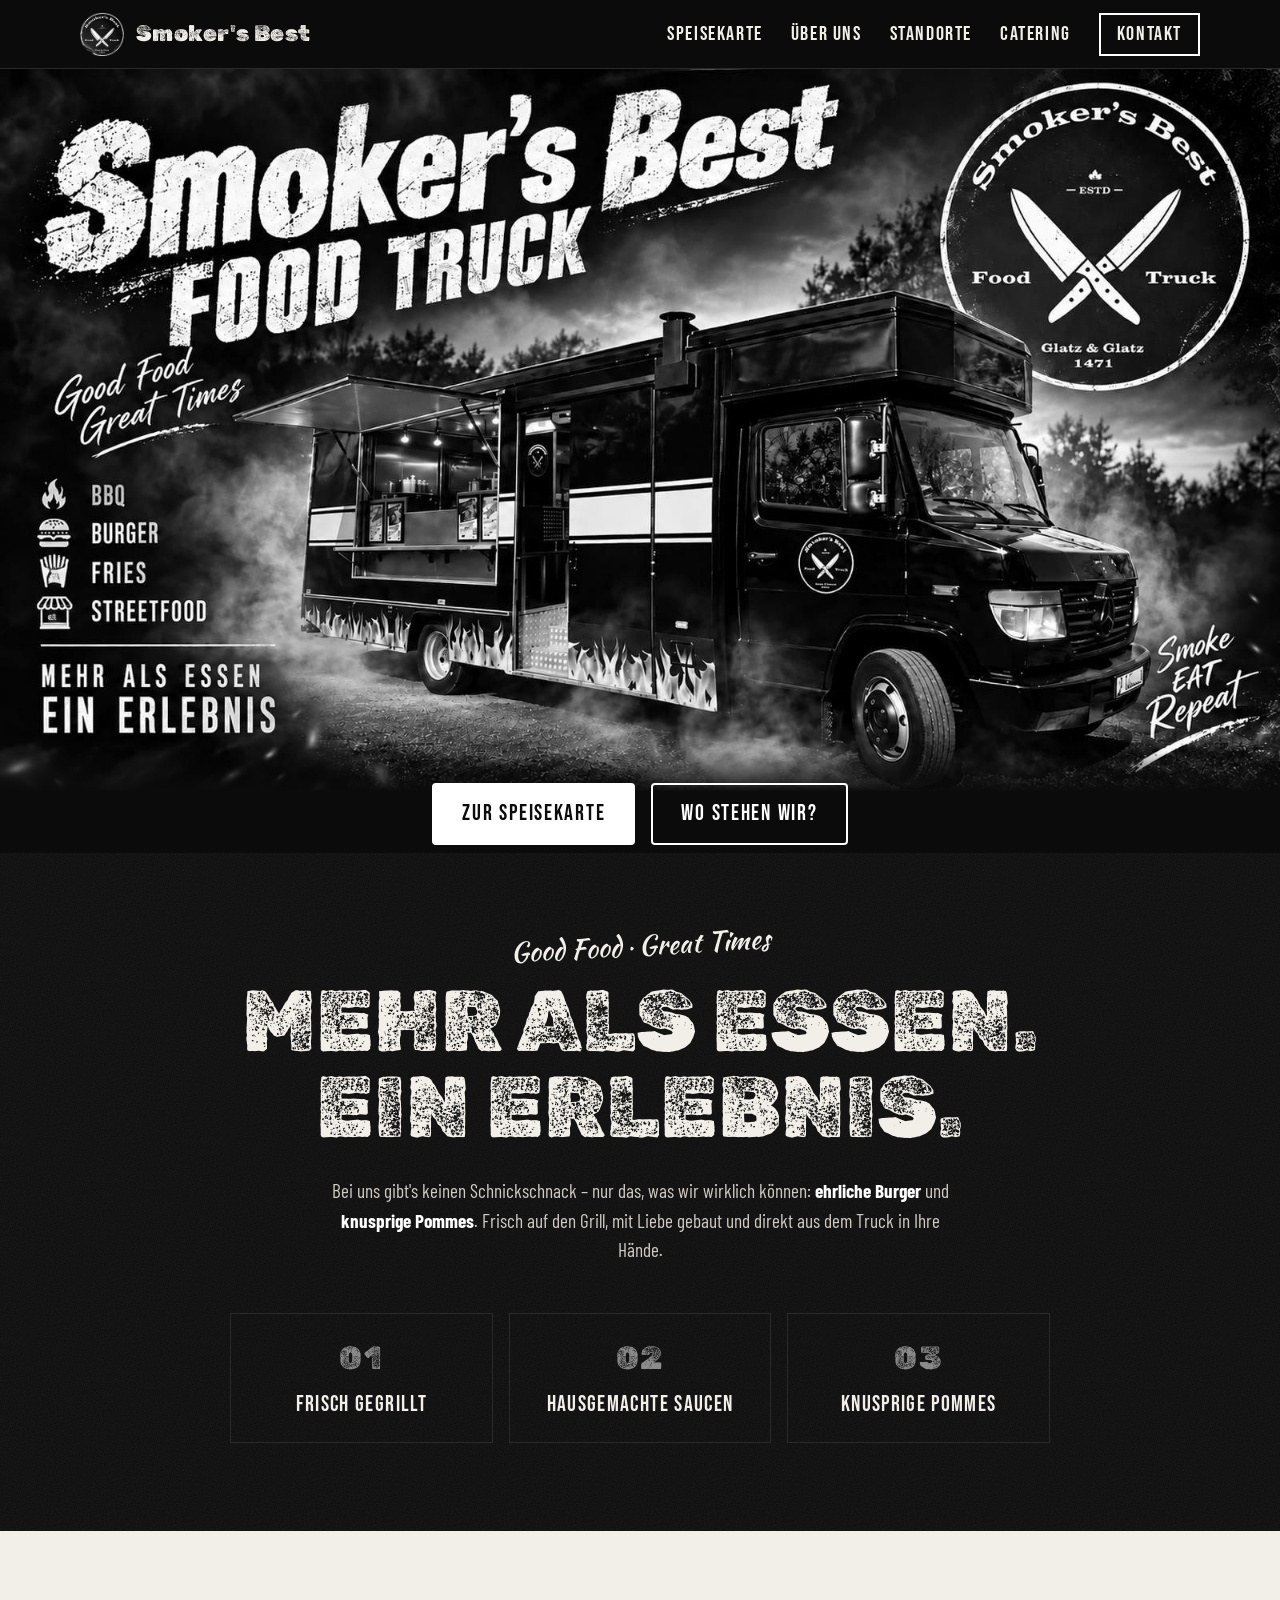
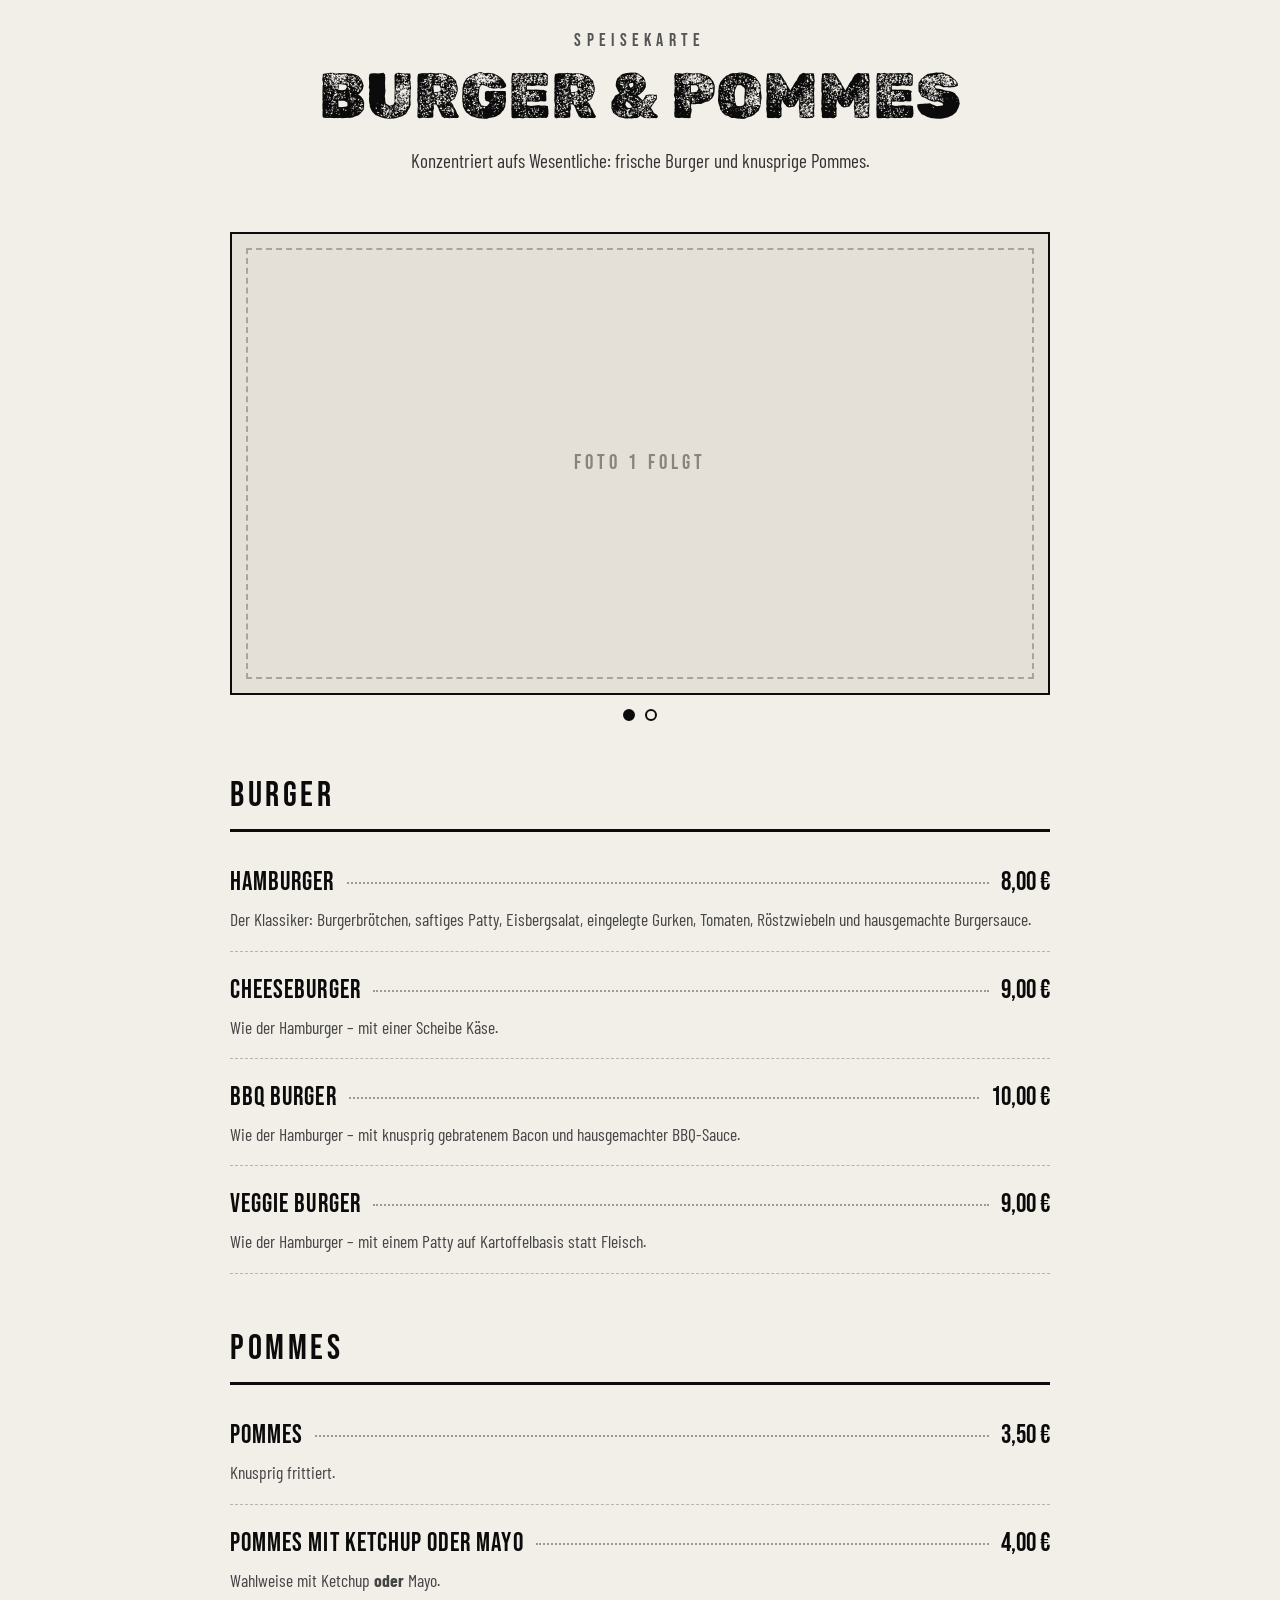
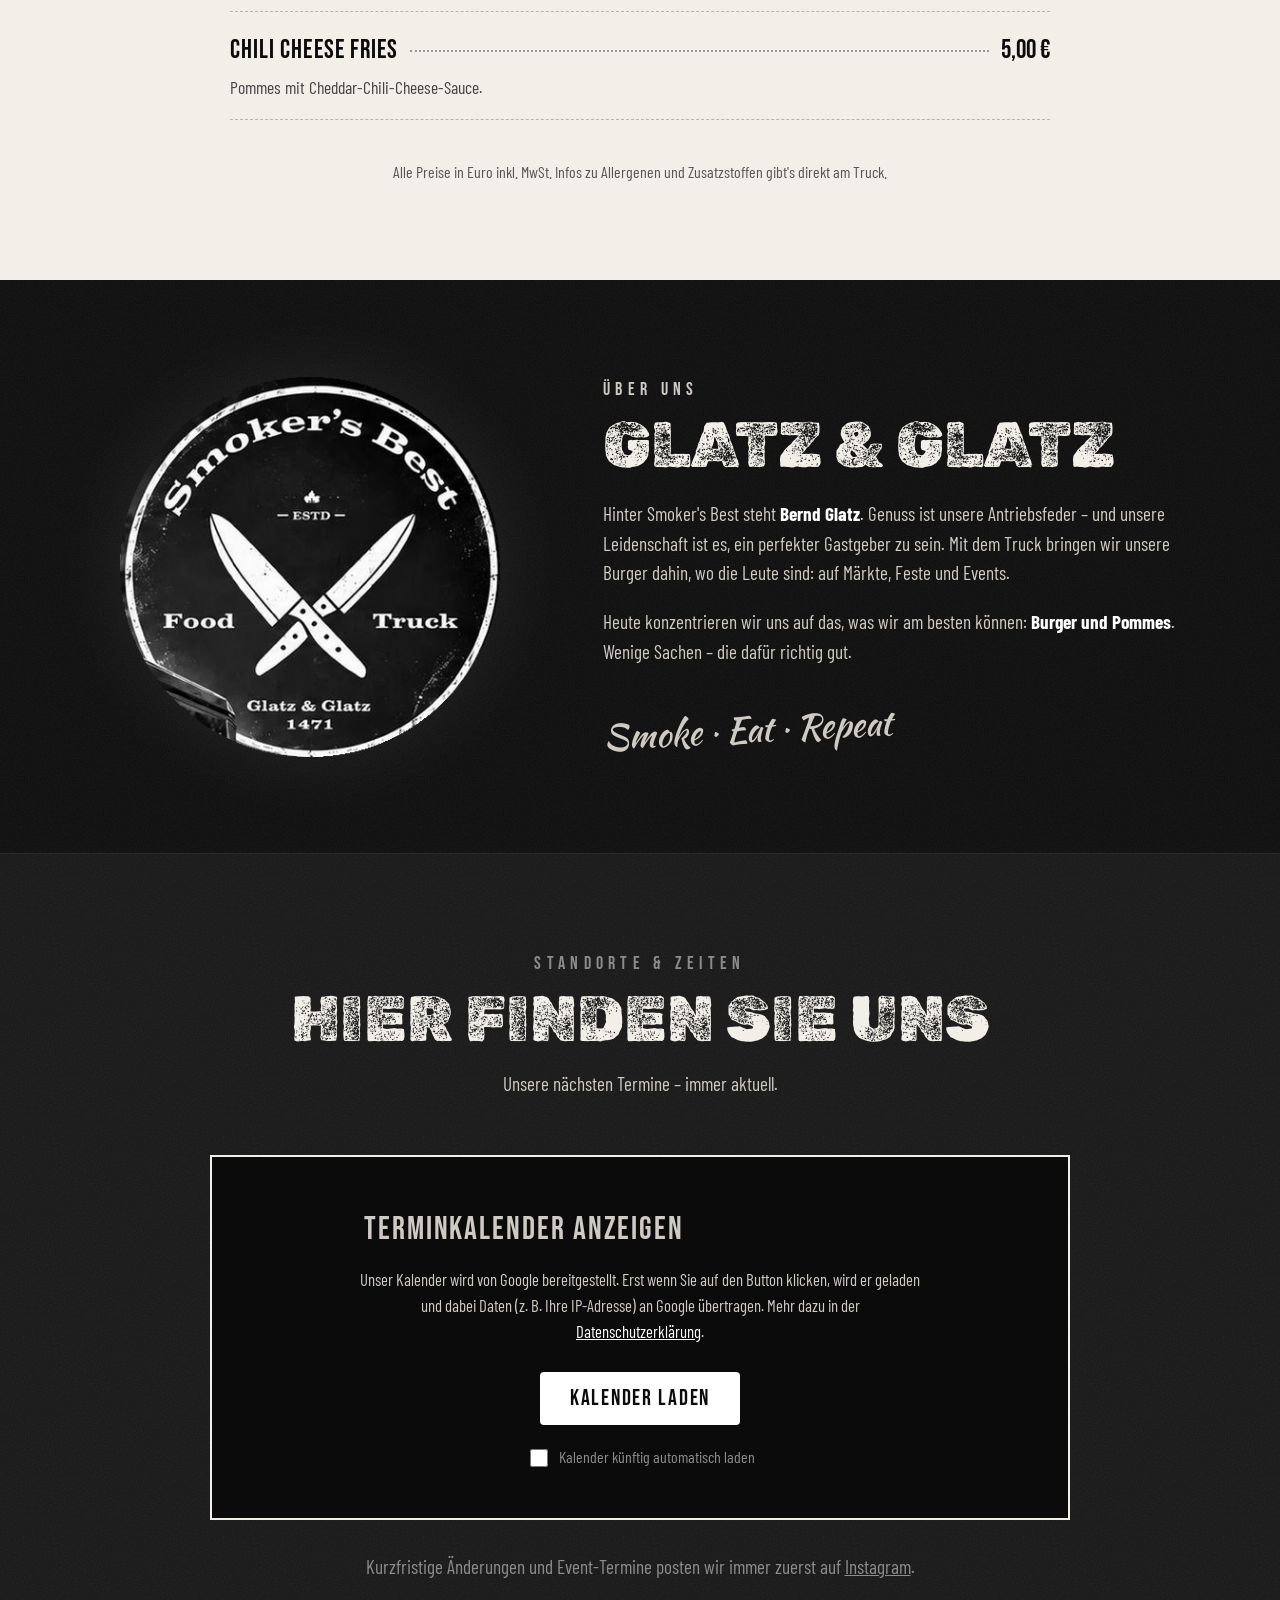
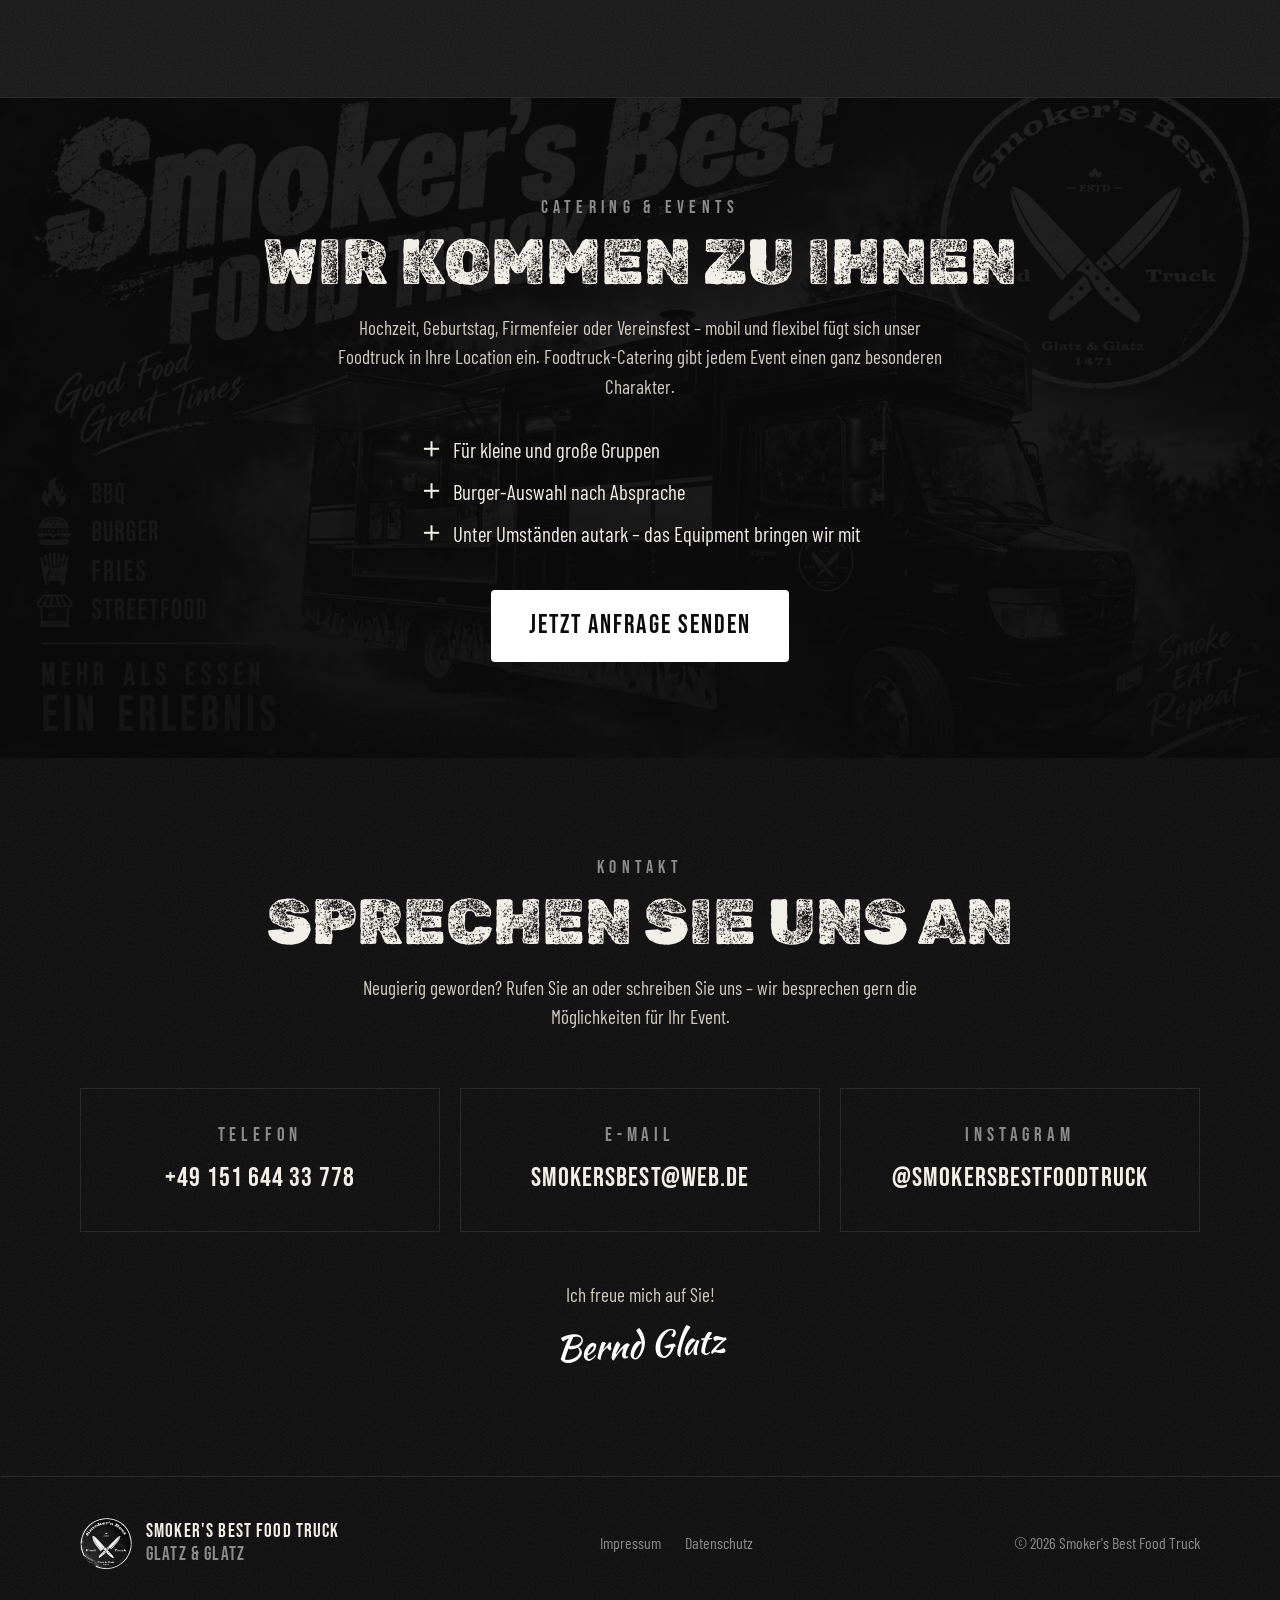
==== index.html @ 7b3287c8 "Website Smoker's Best Food Truck übernehmen Stand aus leonwelsch5-droid/foodtruck-Bernd (Branch clau" ====
<!doctype html>
<html lang="de">
<head>
  <meta charset="utf-8">
  <meta name="viewport" content="width=device-width, initial-scale=1">
  <title>Smoker's Best Food Truck – Burger &amp; Pommes</title>
  <meta name="description" content="Smoker's Best Food Truck: handgemachte Burger und knusprige Pommes. Good Food, Great Times – mehr als Essen, ein Erlebnis. Jetzt auch für Events und Catering buchbar.">
  <meta property="og:title" content="Smoker's Best Food Truck">
  <meta property="og:description" content="Burger &amp; Pommes – Smoke. Eat. Repeat.">
  <meta property="og:image" content="assets/img/og-image.jpg">
  <meta property="og:type" content="website">
  <meta name="theme-color" content="#0b0b0b">
  <!-- ENTWURF: vor dem echten Start entfernen, damit Google die Seite findet -->
  <meta name="robots" content="noindex, nofollow">
  <link rel="icon" type="image/png" href="assets/img/favicon.png">
  <link rel="apple-touch-icon" href="assets/img/apple-touch-icon.png">
  <link rel="preload" href="assets/fonts/rubik-dirt-latin-400-normal.woff2" as="font" type="font/woff2" crossorigin>
  <link rel="stylesheet" href="css/style.css">
</head>
<body>

  <header class="site-header" id="top">
    <div class="container header-inner">
      <a class="brand" href="#top" aria-label="Smoker's Best – zur Startseite">
        <img src="assets/img/logo.png" alt="" width="48" height="48">
        <span>Smoker's Best</span>
      </a>
      <button class="nav-toggle" aria-expanded="false" aria-controls="main-nav">
        <span class="sr-only">Menü öffnen</span>
        <span class="bar"></span><span class="bar"></span><span class="bar"></span>
      </button>
      <nav id="main-nav" class="main-nav" aria-label="Hauptnavigation">
        <a href="#karte">Speisekarte</a>
        <a href="#ueber-uns">Über uns</a>
        <a href="#standorte">Standorte</a>
        <a href="#catering">Catering</a>
        <a href="#kontakt" class="nav-cta">Kontakt</a>
      </nav>
    </div>
  </header>

  <main>

    <!-- HERO -->
    <section class="hero" aria-label="Willkommen">
      <img class="hero-img" src="assets/img/hero-bw.jpg" width="1600" height="903"
           alt="Der schwarze Smoker's Best Food Truck im Rauch, mit dem Logo und dem Slogan Smoke, Eat, Repeat">
      <div class="hero-overlay">
        <div class="container hero-content">
          <h1 class="sr-only">Smoker's Best Food Truck – Burger &amp; Pommes</h1>
          <div class="hero-actions">
            <a class="btn btn-light" href="#karte">Zur Speisekarte</a>
            <a class="btn btn-outline" href="#standorte">Wo stehen wir?</a>
          </div>
        </div>
      </div>
    </section>

    <!-- CLAIM -->
    <section class="claim">
      <div class="container">
        <p class="script">Good Food · Great Times</p>
        <h2 class="claim-title">Mehr als Essen.<br>Ein Erlebnis.</h2>
        <p class="claim-text">
          Bei uns gibt's keinen Schnickschnack – nur das, was wir wirklich können:
          <strong>ehrliche Burger</strong> und <strong>knusprige Pommes</strong>.
          Frisch auf den Grill, mit Liebe gebaut und direkt aus dem Truck in Ihre Hände.
        </p>
        <ul class="usp">
          <li><span class="usp-num">01</span><span>Frisch gegrillt</span></li>
          <li><span class="usp-num">02</span><span>Hausgemachte Saucen</span></li>
          <li><span class="usp-num">03</span><span>Knusprige Pommes</span></li>
        </ul>
      </div>
    </section>

    <!-- SPEISEKARTE -->
    <section class="section menu" id="karte">
      <div class="container">
        <header class="section-head">
          <p class="kicker">Speisekarte</p>
          <h2 class="section-title">Burger &amp; Pommes</h2>
          <p class="section-lead">Konzentriert aufs Wesentliche: frische Burger und knusprige Pommes.</p>
        </header>

        <!-- FOTOS: zwei Bilder als assets/img/essen/foto-1.jpg und foto-2.jpg ablegen –
             sie erscheinen dann automatisch statt "Foto folgt". -->
        <div class="slider" aria-label="Fotos von unserem Essen">
          <div class="slider-track">
            <figure class="slide">
              <div class="slide-placeholder"><span>Foto 1 folgt</span></div>
              <img src="assets/img/essen/foto-1.jpg" alt="Burger von Smoker's Best" loading="lazy">
            </figure>
            <figure class="slide">
              <div class="slide-placeholder"><span>Foto 2 folgt</span></div>
              <img src="assets/img/essen/foto-2.jpg" alt="Pommes von Smoker's Best" loading="lazy">
            </figure>
          </div>
          <div class="slider-dots" role="tablist">
            <button type="button" class="active" aria-label="Foto 1 anzeigen"></button>
            <button type="button" aria-label="Foto 2 anzeigen"></button>
          </div>
        </div>

        <h3 class="menu-cat">Burger</h3>
        <ul class="menu-list">
          <li class="menu-item">
            <div class="menu-row"><h4>Hamburger</h4><span class="dots" aria-hidden="true"></span><span class="price">8,00 €</span></div>
            <p>Der Klassiker: Burgerbrötchen, saftiges Patty, Eisbergsalat, eingelegte Gurken, Tomaten, Röstzwiebeln und hausgemachte Burgersauce.</p>
          </li>
          <li class="menu-item">
            <div class="menu-row"><h4>Cheeseburger</h4><span class="dots" aria-hidden="true"></span><span class="price">9,00 €</span></div>
            <p>Wie der Hamburger – mit einer Scheibe Käse.</p>
          </li>
          <li class="menu-item">
            <div class="menu-row"><h4>BBQ Burger</h4><span class="dots" aria-hidden="true"></span><span class="price">10,00 €</span></div>
            <p>Wie der Hamburger – mit knusprig gebratenem Bacon und hausgemachter BBQ-Sauce.</p>
          </li>
          <li class="menu-item">
            <div class="menu-row"><h4>Veggie Burger</h4><span class="dots" aria-hidden="true"></span><span class="price">9,00 €</span></div>
            <p>Wie der Hamburger – mit einem Patty auf Kartoffelbasis statt Fleisch.</p>
          </li>
        </ul>

        <h3 class="menu-cat">Pommes</h3>
        <ul class="menu-list">
          <li class="menu-item">
            <div class="menu-row"><h4>Pommes</h4><span class="dots" aria-hidden="true"></span><span class="price">3,50 €</span></div>
            <p>Knusprig frittiert.</p>
          </li>
          <li class="menu-item">
            <div class="menu-row"><h4>Pommes mit Ketchup oder Mayo</h4><span class="dots" aria-hidden="true"></span><span class="price">4,00 €</span></div>
            <p>Wahlweise mit Ketchup <strong>oder</strong> Mayo.</p>
          </li>
          <li class="menu-item">
            <div class="menu-row"><h4>Chili Cheese Fries</h4><span class="dots" aria-hidden="true"></span><span class="price">5,00 €</span></div>
            <p>Pommes mit Cheddar-Chili-Cheese-Sauce.</p>
          </li>
        </ul>

        <p class="menu-note">Alle Preise in Euro inkl. MwSt. Infos zu Allergenen und Zusatzstoffen gibt's direkt am Truck.</p>
      </div>
    </section>

    <!-- ÜBER UNS -->
    <section class="section about" id="ueber-uns">
      <div class="container about-grid">
        <div class="about-logo">
          <img src="assets/img/logo.png" alt="Logo von Smoker's Best Food Truck: zwei gekreuzte Messer, Glatz &amp; Glatz" width="400" height="400" loading="lazy">
        </div>
        <div class="about-text">
          <p class="kicker">Über uns</p>
          <h2 class="section-title">Glatz &amp; Glatz</h2>
          <p>
            Hinter Smoker's Best steht <strong>Bernd Glatz</strong>. Genuss ist unsere Antriebsfeder – und
            unsere Leidenschaft ist es, ein perfekter Gastgeber zu sein. Mit dem Truck bringen wir
            unsere Burger dahin, wo die Leute sind: auf Märkte, Feste und Events.
          </p>
          <p>
            Heute konzentrieren wir uns auf das, was wir am besten können: <strong>Burger und Pommes</strong>.
            Wenige Sachen – die dafür richtig gut.
          </p>
          <p class="script script-lg">Smoke · Eat · Repeat</p>
        </div>
      </div>
    </section>

    <!-- STANDORTE -->
    <!-- Termine werden im Google Kalender gepflegt. Die Kalender-ID unten bei data-calendar-id eintragen
         (Google Kalender > Einstellungen > Kalender auswählen > "Kalender integrieren" > Kalender-ID).
         Der Kalender muss dort auf "öffentlich" gestellt sein. -->
    <section class="section locations" id="standorte">
      <div class="container">
        <header class="section-head">
          <p class="kicker">Standorte &amp; Zeiten</p>
          <h2 class="section-title">Hier finden Sie uns</h2>
          <p class="section-lead">Unsere nächsten Termine – immer aktuell.</p>
        </header>

        <div class="calendar" data-calendar-id="KALENDER-ID@group.calendar.google.com">
          <div class="calendar-consent">
            <p class="calendar-consent-title">Terminkalender anzeigen</p>
            <p>
              Unser Kalender wird von Google bereitgestellt. Erst wenn Sie auf den Button klicken,
              wird er geladen und dabei Daten (z. B. Ihre IP-Adresse) an Google übertragen.
              Mehr dazu in der <a href="datenschutz.html#google-kalender">Datenschutzerklärung</a>.
            </p>
            <button type="button" class="btn btn-light calendar-load">Kalender laden</button>
            <label class="calendar-remember">
              <input type="checkbox" class="calendar-remember-input"> Kalender künftig automatisch laden
            </label>
          </div>
        </div>

        <p class="loc-note">Kurzfristige Änderungen und Event-Termine posten wir immer zuerst auf <a href="https://www.instagram.com/smokersbestfoodtruck/" target="_blank" rel="noopener">Instagram</a>.</p>
      </div>
    </section>

    <!-- CATERING -->
    <section class="section catering" id="catering">
      <div class="container catering-inner">
        <p class="kicker">Catering &amp; Events</p>
        <h2 class="section-title">Wir kommen zu Ihnen</h2>
        <p class="section-lead">
          Hochzeit, Geburtstag, Firmenfeier oder Vereinsfest – mobil und flexibel fügt sich unser
          Foodtruck in Ihre Location ein. Foodtruck-Catering gibt jedem Event einen ganz besonderen Charakter.
        </p>
        <ul class="checklist">
          <li>Für kleine und große Gruppen</li>
          <li>Burger-Auswahl nach Absprache</li>
          <li>Unter Umständen autark – das Equipment bringen wir mit</li>
        </ul>
        <a class="btn btn-light btn-lg" href="mailto:smokersbest@web.de?subject=Catering-Anfrage%20Smoker's%20Best&amp;body=Datum%3A%0AOrt%3A%0AAnzahl%20G%C3%A4ste%3A%0AAnlass%3A%0A">Jetzt Anfrage senden</a>
      </div>
    </section>

    <!-- KONTAKT -->
    <section class="section contact" id="kontakt">
      <div class="container">
        <header class="section-head">
          <p class="kicker">Kontakt</p>
          <h2 class="section-title">Sprechen Sie uns an</h2>
          <p class="section-lead">Neugierig geworden? Rufen Sie an oder schreiben Sie uns – wir besprechen gern die Möglichkeiten für Ihr Event.</p>
        </header>
        <div class="contact-grid">
          <a class="contact-card" href="tel:+4915164433778">
            <span class="contact-label">Telefon</span>
            <span class="contact-value">+49 151 644 33 778</span>
          </a>
          <a class="contact-card" href="mailto:smokersbest@web.de">
            <span class="contact-label">E-Mail</span>
            <span class="contact-value">smokersbest@web.de</span>
          </a>
          <a class="contact-card" href="https://www.instagram.com/smokersbestfoodtruck/" target="_blank" rel="noopener">
            <span class="contact-label">Instagram</span>
            <span class="contact-value">@smokersbestfoodtruck</span>
          </a>
        </div>
        <p class="contact-sign">Ich freue mich auf Sie!<br><span class="script">Bernd Glatz</span></p>
      </div>
    </section>

  </main>

  <footer class="site-footer">
    <div class="container footer-inner">
      <div class="footer-brand">
        <img src="assets/img/logo.png" alt="" width="64" height="64" loading="lazy">
        <p>Smoker's Best Food Truck<br><span>Glatz &amp; Glatz</span></p>
      </div>
      <nav class="footer-nav" aria-label="Rechtliches">
        <a href="impressum.html">Impressum</a>
        <a href="datenschutz.html">Datenschutz</a>
      </nav>
      <p class="footer-copy">© <span id="year">2026</span> Smoker's Best Food Truck</p>
    </div>
  </footer>

  <script src="js/main.js" defer></script>
</body>
</html>
---- css/style.css ----
/* ==========================================================
   Smoker's Best Food Truck – Schwarz-Weiß, Streetfood-Look
   Schriften lokal eingebunden (keine Google-Server, DSGVO).
   ========================================================== */

@font-face {
  font-family: "Rubik Dirt";
  src: url("../assets/fonts/rubik-dirt-latin-400-normal.woff2") format("woff2");
  font-weight: 400;
  font-display: swap;
}
@font-face {
  font-family: "Bebas Neue";
  src: url("../assets/fonts/bebas-neue-latin-400-normal.woff2") format("woff2");
  font-weight: 400;
  font-display: swap;
}
@font-face {
  font-family: "Kaushan Script";
  src: url("../assets/fonts/kaushan-script-latin-400-normal.woff2") format("woff2");
  font-weight: 400;
  font-display: swap;
}
@font-face {
  font-family: "Barlow Condensed";
  src: url("../assets/fonts/barlow-condensed-latin-400-normal.woff2") format("woff2");
  font-weight: 400;
  font-display: swap;
}
@font-face {
  font-family: "Barlow Condensed";
  src: url("../assets/fonts/barlow-condensed-latin-600-normal.woff2") format("woff2");
  font-weight: 600;
  font-display: swap;
}
@font-face {
  font-family: "Barlow Condensed";
  src: url("../assets/fonts/barlow-condensed-latin-700-normal.woff2") format("woff2");
  font-weight: 700;
  font-display: swap;
}

:root {
  --black: #0b0b0b;
  --coal: #161616;
  --ash: #2a2a2a;
  --smoke: #8c8c8c;
  --paper: #f2efe9;
  --white: #ffffff;

  --font-grunge: "Rubik Dirt", "Impact", sans-serif;
  --font-display: "Bebas Neue", "Impact", sans-serif;
  --font-script: "Kaushan Script", cursive;
  --font-body: "Barlow Condensed", "Arial Narrow", sans-serif;

  --header-h: 68px;
  --radius: 4px;
  --grain: url("data:image/svg+xml,%3Csvg xmlns='http://www.w3.org/2000/svg' width='200' height='200'%3E%3Cfilter id='n'%3E%3CfeTurbulence type='fractalNoise' baseFrequency='.85' numOctaves='3' stitchTiles='stitch'/%3E%3CfeColorMatrix values='0 0 0 0 1 0 0 0 0 1 0 0 0 0 1 0 0 0 .07 0'/%3E%3C/filter%3E%3Crect width='100%25' height='100%25' filter='url(%23n)'/%3E%3C/svg%3E");
}

*, *::before, *::after { box-sizing: border-box; }

html { scroll-behavior: smooth; scroll-padding-top: var(--header-h); }

body {
  margin: 0;
  background: var(--black) var(--grain);
  color: var(--paper);
  font-family: var(--font-body);
  font-size: 1.2rem;
  line-height: 1.55;
  -webkit-font-smoothing: antialiased;
}

img { max-width: 100%; height: auto; display: block; }
a { color: inherit; }

.container { width: min(1120px, 100% - 32px); margin-inline: auto; }

.sr-only {
  position: absolute; width: 1px; height: 1px; padding: 0; margin: -1px;
  overflow: hidden; clip: rect(0 0 0 0); white-space: nowrap; border: 0;
}

/* ---------- Header ---------- */
.site-header {
  position: sticky; top: 0; z-index: 50;
  background: rgba(11, 11, 11, .92);
  backdrop-filter: blur(6px);
  border-bottom: 1px solid var(--ash);
}
.header-inner { display: flex; align-items: center; justify-content: space-between; height: var(--header-h); }

.brand { display: flex; align-items: center; gap: 12px; text-decoration: none; }
.brand img { width: 44px; height: 44px; }
.brand span { font-family: var(--font-grunge); font-size: 1.4rem; letter-spacing: .02em; }

.main-nav { display: flex; align-items: center; gap: 28px; }
.main-nav a {
  font-family: var(--font-display); font-size: 1.25rem; letter-spacing: .08em;
  text-decoration: none; position: relative; padding: 4px 0;
}
.main-nav a:not(.nav-cta)::after {
  content: ""; position: absolute; left: 0; right: 0; bottom: 0; height: 2px;
  background: var(--white); transform: scaleX(0); transform-origin: left; transition: transform .25s;
}
.main-nav a:hover::after, .main-nav a:focus-visible::after { transform: scaleX(1); }
.nav-cta { border: 2px solid var(--white); padding: 4px 16px !important; transition: background .2s, color .2s; }
.nav-cta:hover { background: var(--white); color: var(--black); }

.nav-toggle {
  display: none; background: none; border: 0; padding: 10px; cursor: pointer;
  flex-direction: column; gap: 6px;
}
.nav-toggle .bar { display: block; width: 26px; height: 2px; background: var(--white); transition: transform .25s, opacity .25s; }
.nav-toggle[aria-expanded="true"] .bar:nth-of-type(1) { transform: translateY(8px) rotate(45deg); }
.nav-toggle[aria-expanded="true"] .bar:nth-of-type(2) { opacity: 0; }
.nav-toggle[aria-expanded="true"] .bar:nth-of-type(3) { transform: translateY(-8px) rotate(-45deg); }

/* ---------- Buttons ---------- */
.btn {
  display: inline-block; font-family: var(--font-display); font-size: 1.35rem; letter-spacing: .08em;
  text-decoration: none; padding: 12px 28px; border: 2px solid var(--white); border-radius: var(--radius);
  transition: background .2s, color .2s, transform .2s;
}
.btn:hover { transform: translateY(-2px); }
.btn-light { background: var(--white); color: var(--black); }
.btn-light:hover { background: transparent; color: var(--white); }
.btn-outline { background: transparent; color: var(--white); }
.btn-outline:hover { background: var(--white); color: var(--black); }
.btn-lg { font-size: 1.6rem; padding: 14px 36px; }

/* ---------- Hero ---------- */
.hero { position: relative; background: var(--black); }
.hero-img { width: 100%; }
.hero-overlay { background: linear-gradient(to bottom, rgba(11,11,11,0), var(--black) 40%); margin-top: -40px; position: relative; }
.hero-content { padding: 32px 0 8px; }
.hero-actions { display: flex; flex-wrap: wrap; gap: 16px; justify-content: center; }

/* ---------- Claim ---------- */
.claim { text-align: center; padding: 72px 0 88px; }
.script { font-family: var(--font-script); font-size: 1.7rem; margin: 0 0 8px; color: var(--paper); transform: rotate(-3deg); }
.script-lg { font-size: 2.2rem; margin-top: 28px; }
.claim-title {
  font-family: var(--font-grunge); font-weight: 400; font-size: clamp(2.6rem, 8vw, 5.4rem);
  line-height: 1; margin: 12px 0 24px; text-transform: uppercase;
}
.claim-text { max-width: 640px; margin: 0 auto; color: #cfcac2; }
.claim-text strong { color: var(--white); }

.usp {
  list-style: none; padding: 0; margin: 48px auto 0; max-width: 820px;
  display: grid; grid-template-columns: repeat(3, 1fr); gap: 16px;
}
.usp li {
  border: 1px solid var(--ash); padding: 20px 12px; display: flex; flex-direction: column; gap: 4px;
  font-family: var(--font-display); font-size: 1.4rem; letter-spacing: .06em;
}
.usp-num { font-family: var(--font-grunge); font-size: 2rem; color: var(--smoke); }

/* ---------- Sections ---------- */
.section { padding: 96px 0; }
.section-head { text-align: center; margin-bottom: 56px; }
.kicker {
  font-family: var(--font-display); letter-spacing: .3em; font-size: 1.1rem; color: var(--smoke);
  margin: 0 0 8px; text-transform: uppercase;
}
.section-title {
  font-family: var(--font-grunge); font-weight: 400; font-size: clamp(2.3rem, 6vw, 4rem);
  line-height: 1.05; margin: 0; text-transform: uppercase;
}
.section-lead { max-width: 620px; margin: 16px auto 0; color: #cfcac2; }

/* ---------- Speisekarte (helle "Papier"-Fläche) ---------- */
.menu { background: var(--paper); color: var(--black); }
.menu .kicker { color: #555; }
.menu .section-lead { color: #333; }
.menu-cat {
  font-family: var(--font-display); font-weight: 400; font-size: 2.2rem; letter-spacing: .1em;
  margin: 48px auto 12px; padding-bottom: 6px; border-bottom: 3px solid var(--black); max-width: 820px;
}
.menu-list { list-style: none; padding: 0; margin: 0 auto; max-width: 820px; }
.menu-item { padding: 18px 0; border-bottom: 1px dashed #b9b4ab; }
.menu-item p { margin: 4px 0 0; color: #444; font-size: 1.1rem; line-height: 1.45; }

/* Bilder-Slider: zwei Fotos, wischen automatisch hin und her */
.slider { position: relative; max-width: 820px; margin: 0 auto 8px; }
.slider-track {
  display: flex; overflow-x: auto; scroll-snap-type: x mandatory; scroll-behavior: smooth;
  border: 2px solid var(--black); scrollbar-width: none;
}
.slider-track::-webkit-scrollbar { display: none; }
.slide { position: relative; flex: 0 0 100%; margin: 0; aspect-ratio: 16 / 9; scroll-snap-align: start; background: #e4e0d8; }
.slide img { position: absolute; inset: 0; width: 100%; height: 100%; object-fit: cover; filter: grayscale(1) contrast(1.05); opacity: 0; transition: opacity .4s; }
.slide.has-photo img { opacity: 1; }
.slide.has-photo .slide-placeholder { display: none; }
.slide-placeholder {
  position: absolute; inset: 14px; border: 2px dashed #a9a39a; display: flex;
  align-items: center; justify-content: center; color: #8a847b;
  font-family: var(--font-display); letter-spacing: .2em; font-size: 1.3rem;
}
.slider-dots { display: flex; justify-content: center; gap: 10px; margin-top: 14px; }
.slider-dots button {
  width: 12px; height: 12px; border-radius: 50%; border: 2px solid var(--black);
  background: transparent; padding: 0; cursor: pointer;
}
.slider-dots button.active { background: var(--black); }
.menu-row { display: flex; align-items: baseline; gap: 12px; }
.menu-row h4 { margin: 0; font-family: var(--font-display); font-weight: 400; font-size: 1.65rem; letter-spacing: .04em; line-height: 1.1; }
.menu-row .dots { flex: 1; border-bottom: 2px dotted #999; transform: translateY(-6px); min-width: 20px; }
.menu-row .price { font-family: var(--font-display); font-size: 1.65rem; white-space: nowrap; }
.menu-note { text-align: center; color: #555; font-size: 1rem; margin: 40px auto 0; max-width: 620px; }

/* ---------- Über uns ---------- */
.about-grid { display: grid; grid-template-columns: 1fr 1.3fr; gap: 64px; align-items: center; }
.about-logo img { width: min(380px, 100%); margin-inline: auto; filter: drop-shadow(0 0 40px rgba(255,255,255,.08)); }
.about-text p { color: #cfcac2; }
.about-text strong { color: var(--white); }
.about-text .section-title { margin-bottom: 20px; }

/* ---------- Standorte ---------- */
.locations { background: var(--coal) var(--grain); border-block: 1px solid var(--ash); }
.calendar { max-width: 860px; margin: 0 auto; border: 2px solid var(--paper); background: var(--black); }
.calendar-consent { padding: 48px 32px; text-align: center; }
.calendar-consent .calendar-consent-title { font-family: var(--font-display); font-size: 2rem; letter-spacing: .06em; margin: 0 0 12px; }
.calendar-consent p { color: #cfcac2; max-width: 560px; margin: 0 auto 28px; font-size: 1.05rem; }
.calendar-consent a { color: var(--white); }
.calendar-remember { display: flex; justify-content: center; align-items: center; gap: 8px; margin-top: 20px; color: var(--smoke); font-size: 1rem; cursor: pointer; }
.calendar-remember input { accent-color: var(--white); width: 18px; height: 18px; }
.calendar.loaded { background: var(--white); }
/* Google-Kalender ist hell – per Filter in Schwarz-Weiß und dunkel umgedreht */
.calendar iframe { display: block; width: 100%; height: 560px; border: 0; filter: grayscale(1) invert(1) contrast(.95); }
.loc-note { text-align: center; color: var(--smoke); margin-top: 32px; }

/* ---------- Catering ---------- */
.catering {
  background: linear-gradient(rgba(11,11,11,.9), rgba(11,11,11,.96)), url("../assets/img/hero-bw.jpg") center/cover;
  text-align: center;
}
.checklist { list-style: none; padding: 0; margin: 32px auto 40px; display: flex; width: fit-content; flex-direction: column; gap: 10px; text-align: left; }
.checklist li { font-size: 1.3rem; padding-left: 34px; position: relative; }
.checklist li::before {
  content: "✕"; position: absolute; left: 0; top: 0; font-family: var(--font-display);
  width: 24px; text-align: center; transform: rotate(45deg);
}

/* ---------- Kontakt ---------- */
.contact-grid { display: grid; grid-template-columns: repeat(3, 1fr); gap: 20px; }
.contact-card {
  display: flex; flex-direction: column; gap: 6px; padding: 32px 24px; text-align: center;
  border: 1px solid var(--ash); text-decoration: none; transition: background .2s, color .2s, border-color .2s;
}
.contact-card:hover { background: var(--paper); color: var(--black); border-color: var(--paper); }
.contact-label { font-family: var(--font-display); letter-spacing: .25em; color: var(--smoke); }
.contact-value { font-family: var(--font-display); font-size: 1.7rem; letter-spacing: .04em; word-break: break-word; }

/* ---------- Footer ---------- */
.site-footer { border-top: 1px solid var(--ash); padding: 40px 0; font-size: 1rem; color: var(--smoke); }
.footer-inner { display: flex; flex-wrap: wrap; align-items: center; justify-content: space-between; gap: 20px; }
.footer-brand { display: flex; align-items: center; gap: 14px; }
.footer-brand img { width: 52px; height: 52px; }
.footer-brand p { margin: 0; color: var(--paper); font-family: var(--font-display); letter-spacing: .06em; font-size: 1.2rem; line-height: 1.2; }
.footer-brand span { color: var(--smoke); }
.footer-nav { display: flex; gap: 24px; }
.footer-nav a { text-decoration: none; }
.footer-nav a:hover { color: var(--white); text-decoration: underline; }
.footer-copy { margin: 0; }

/* ---------- Rechtsseiten ---------- */
.legal { padding: 64px 0 96px; }
.legal .container { max-width: 760px; }
.legal h1 { font-family: var(--font-grunge); font-weight: 400; font-size: clamp(2.2rem, 6vw, 3.4rem); margin: 0 0 32px; text-transform: uppercase; }
.legal h2 { font-family: var(--font-display); font-weight: 400; font-size: 1.7rem; letter-spacing: .06em; margin: 36px 0 8px; }
.legal p, .legal li { color: #cfcac2; }
.legal .placeholder { border: 1px dashed var(--smoke); padding: 16px 20px; color: var(--paper); }

/* ---------- Fokus ---------- */
:focus-visible { outline: 2px solid var(--white); outline-offset: 3px; }

/* ---------- Responsive ---------- */
@media (max-width: 860px) {
  .nav-toggle { display: flex; }
  .main-nav {
    position: absolute; top: var(--header-h); left: 0; right: 0;
    flex-direction: column; gap: 0; background: var(--black); border-bottom: 1px solid var(--ash);
    max-height: 0; overflow: hidden; transition: max-height .3s ease;
  }
  .main-nav.open { max-height: 420px; }
  .main-nav a { padding: 16px 0; width: 100%; text-align: center; font-size: 1.5rem; }
  .main-nav a:not(.nav-cta)::after { display: none; }
  .nav-cta { border: 0; border-top: 1px solid var(--ash); }

  .about-grid { grid-template-columns: 1fr; gap: 32px; text-align: center; }
  .about-logo img { width: 240px; }
  .contact-grid { grid-template-columns: 1fr; }
  .calendar-consent { padding: 36px 20px; }
  .calendar iframe { height: 480px; }
}

@media (max-width: 560px) {
  body { font-size: 1.1rem; }
  .section { padding: 72px 0; }
  .brand span { font-size: 1.15rem; }
  .hero-overlay { margin-top: 0; }
  .hero-actions .btn { flex: 1 1 100%; text-align: center; }
  .usp { grid-template-columns: 1fr; }
  .menu-row .dots { min-width: 12px; }
  .menu-row h4, .menu-row .price { font-size: 1.5rem; }
}

@media (prefers-reduced-motion: reduce) {
  html { scroll-behavior: auto; }
  *, *::before, *::after { transition: none !important; }
}

/* ---------- Kontakt-Gruß ---------- */
.contact-sign { text-align: center; margin: 48px 0 0; color: #cfcac2; }
.contact-sign .script { display: inline-block; font-size: 2.2rem; margin-top: 8px; color: var(--white); }
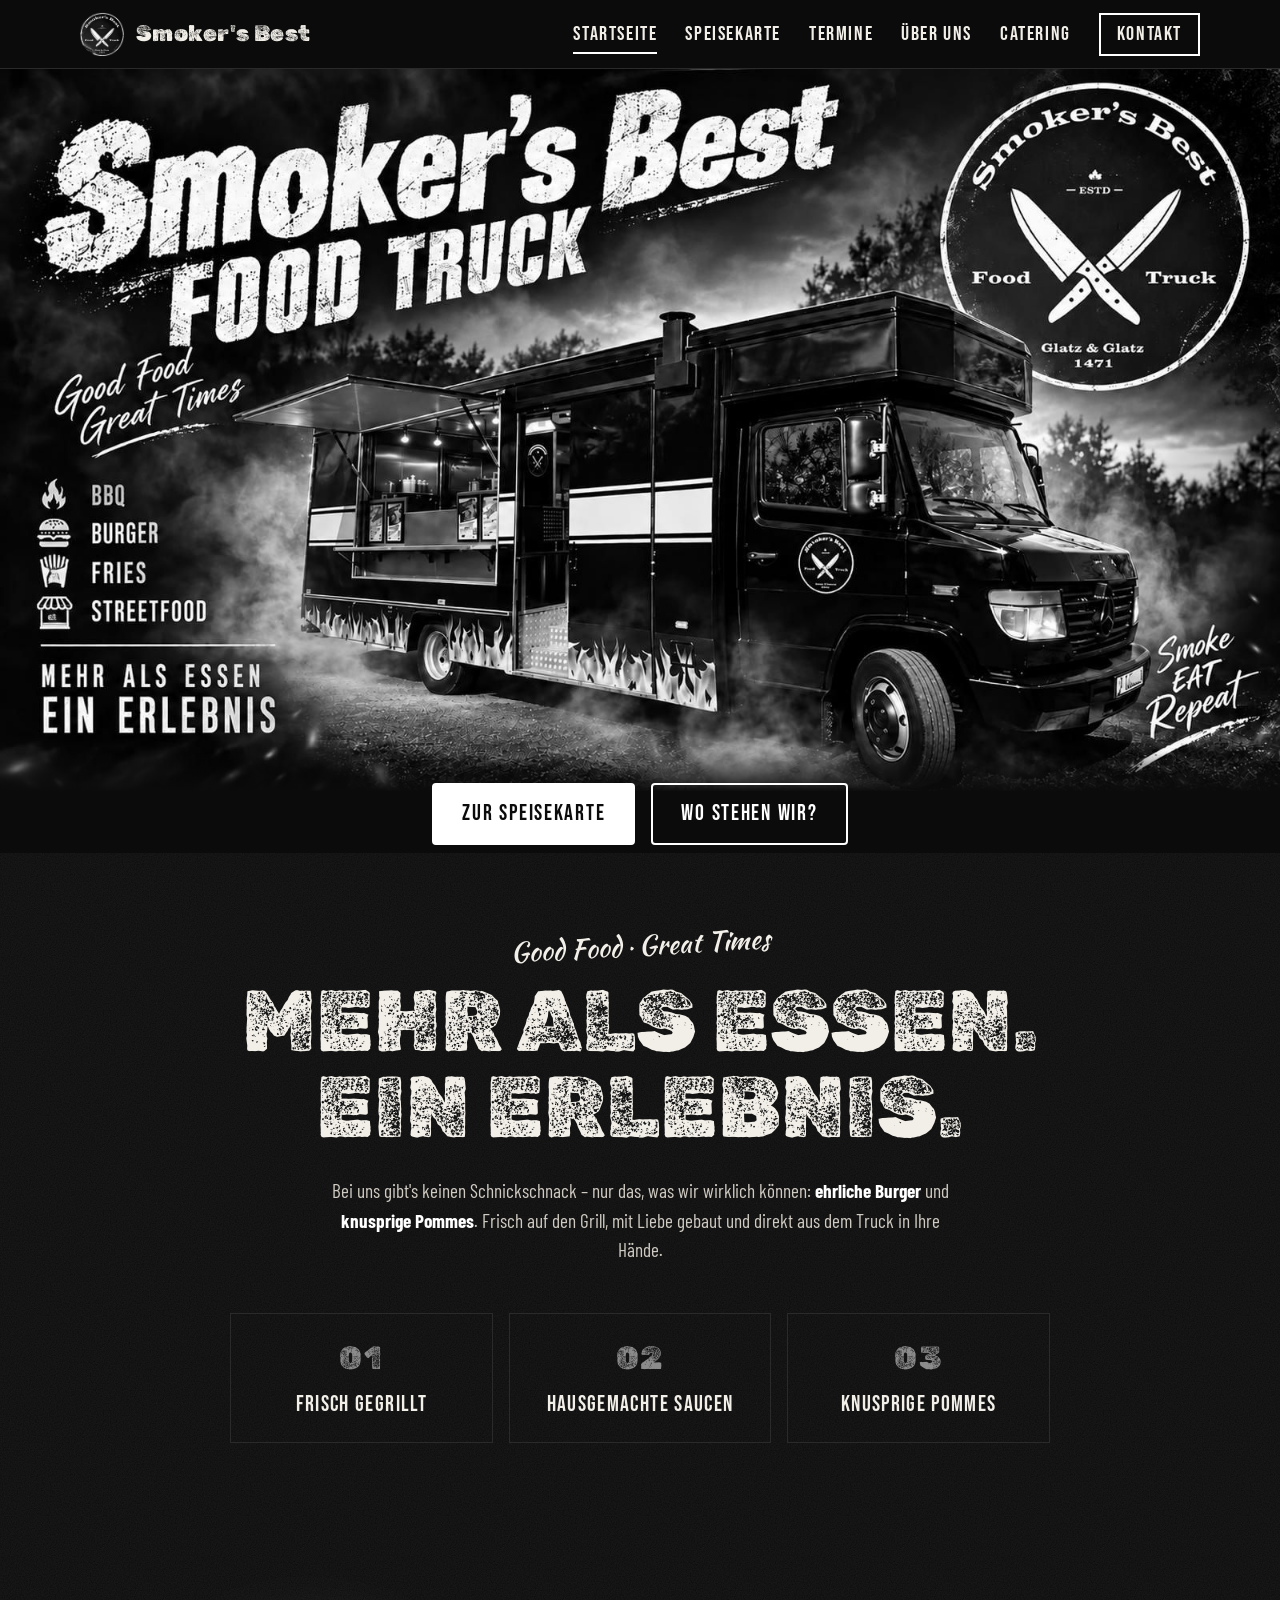
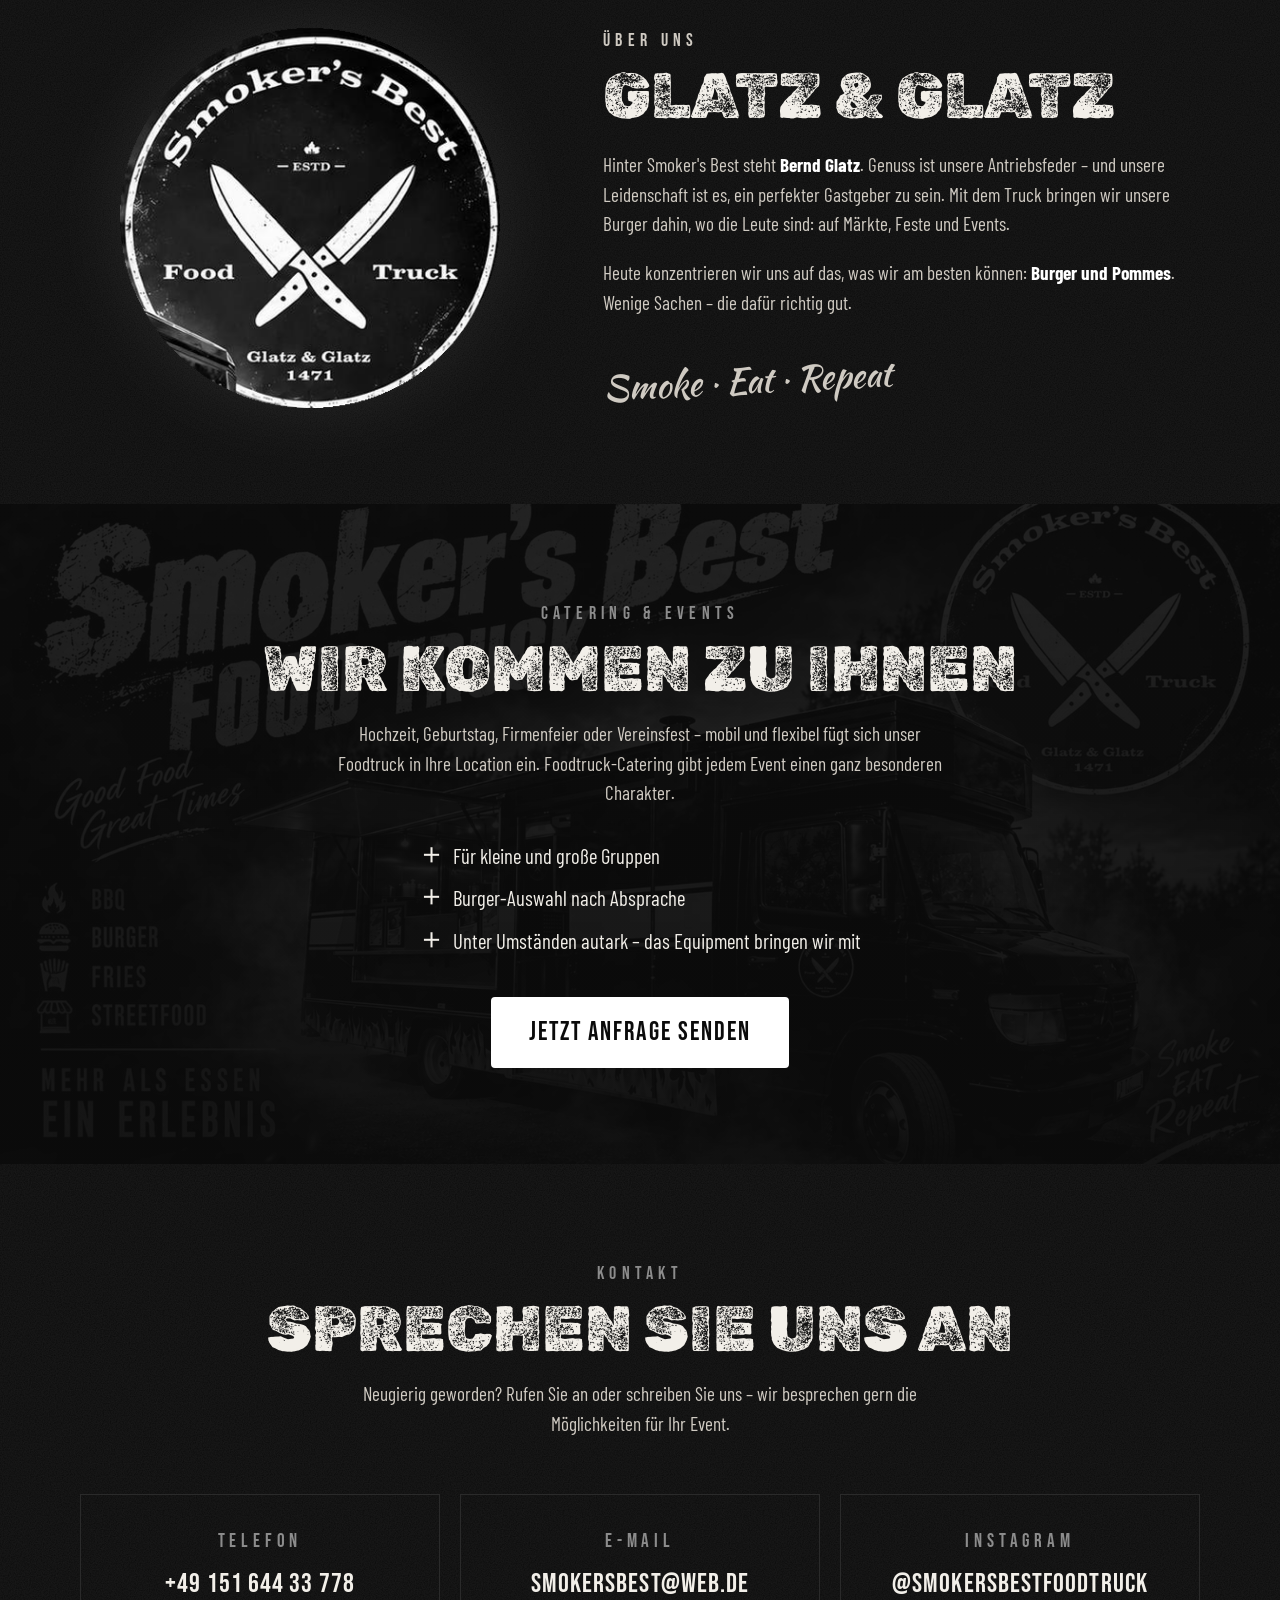
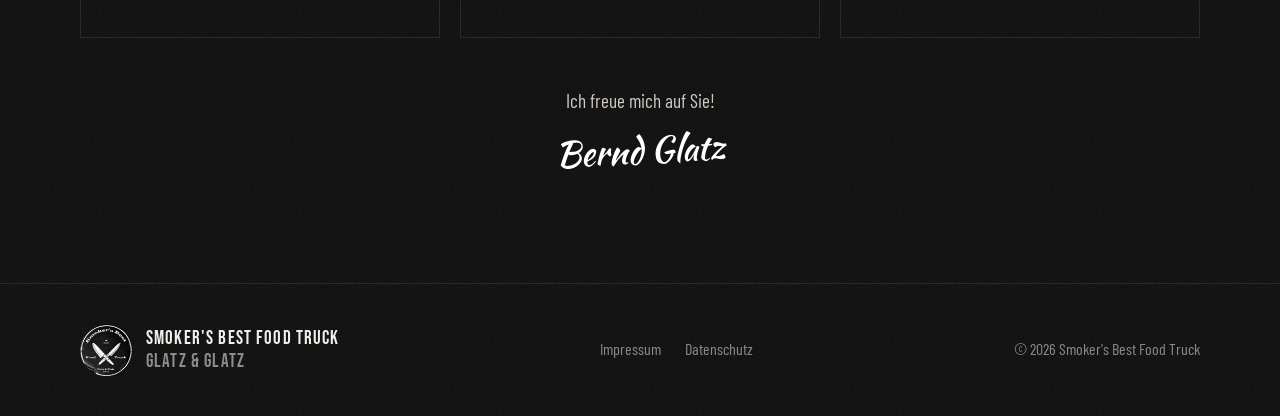
==== commit 2e238fcc: "Speisekarte und Termine als eigene Seiten, Zutaten ausgeschrieben Neue Seiten speisekarte.html und t" ====
--- a/index.html
+++ b/index.html
@@ -21,7 +21,7 @@
 
   <header class="site-header" id="top">
     <div class="container header-inner">
-      <a class="brand" href="#top" aria-label="Smoker's Best – zur Startseite">
+      <a class="brand" href="index.html" aria-label="Smoker's Best – zur Startseite">
         <img src="assets/img/logo.png" alt="" width="48" height="48">
         <span>Smoker's Best</span>
       </a>
@@ -30,11 +30,12 @@
         <span class="bar"></span><span class="bar"></span><span class="bar"></span>
       </button>
       <nav id="main-nav" class="main-nav" aria-label="Hauptnavigation">
-        <a href="#karte">Speisekarte</a>
-        <a href="#ueber-uns">Über uns</a>
-        <a href="#standorte">Standorte</a>
-        <a href="#catering">Catering</a>
-        <a href="#kontakt" class="nav-cta">Kontakt</a>
+        <a href="index.html" aria-current="page">Startseite</a>
+        <a href="speisekarte.html">Speisekarte</a>
+        <a href="termine.html">Termine</a>
+        <a href="index.html#ueber-uns">Über uns</a>
+        <a href="index.html#catering">Catering</a>
+        <a href="index.html#kontakt" class="nav-cta">Kontakt</a>
       </nav>
     </div>
   </header>
@@ -49,8 +50,8 @@
         <div class="container hero-content">
           <h1 class="sr-only">Smoker's Best Food Truck – Burger &amp; Pommes</h1>
           <div class="hero-actions">
-            <a class="btn btn-light" href="#karte">Zur Speisekarte</a>
-            <a class="btn btn-outline" href="#standorte">Wo stehen wir?</a>
+            <a class="btn btn-light" href="speisekarte.html">Zur Speisekarte</a>
+            <a class="btn btn-outline" href="termine.html">Wo stehen wir?</a>
           </div>
         </div>
       </div>
@@ -74,74 +75,6 @@
       </div>
     </section>
 
-    <!-- SPEISEKARTE -->
-    <section class="section menu" id="karte">
-      <div class="container">
-        <header class="section-head">
-          <p class="kicker">Speisekarte</p>
-          <h2 class="section-title">Burger &amp; Pommes</h2>
-          <p class="section-lead">Konzentriert aufs Wesentliche: frische Burger und knusprige Pommes.</p>
-        </header>
-
-        <!-- FOTOS: zwei Bilder als assets/img/essen/foto-1.jpg und foto-2.jpg ablegen –
-             sie erscheinen dann automatisch statt "Foto folgt". -->
-        <div class="slider" aria-label="Fotos von unserem Essen">
-          <div class="slider-track">
-            <figure class="slide">
-              <div class="slide-placeholder"><span>Foto 1 folgt</span></div>
-              <img src="assets/img/essen/foto-1.jpg" alt="Burger von Smoker's Best" loading="lazy">
-            </figure>
-            <figure class="slide">
-              <div class="slide-placeholder"><span>Foto 2 folgt</span></div>
-              <img src="assets/img/essen/foto-2.jpg" alt="Pommes von Smoker's Best" loading="lazy">
-            </figure>
-          </div>
-          <div class="slider-dots" role="tablist">
-            <button type="button" class="active" aria-label="Foto 1 anzeigen"></button>
-            <button type="button" aria-label="Foto 2 anzeigen"></button>
-          </div>
-        </div>
-
-        <h3 class="menu-cat">Burger</h3>
-        <ul class="menu-list">
-          <li class="menu-item">
-            <div class="menu-row"><h4>Hamburger</h4><span class="dots" aria-hidden="true"></span><span class="price">8,00 €</span></div>
-            <p>Der Klassiker: Burgerbrötchen, saftiges Patty, Eisbergsalat, eingelegte Gurken, Tomaten, Röstzwiebeln und hausgemachte Burgersauce.</p>
-          </li>
-          <li class="menu-item">
-            <div class="menu-row"><h4>Cheeseburger</h4><span class="dots" aria-hidden="true"></span><span class="price">9,00 €</span></div>
-            <p>Wie der Hamburger – mit einer Scheibe Käse.</p>
-          </li>
-          <li class="menu-item">
-            <div class="menu-row"><h4>BBQ Burger</h4><span class="dots" aria-hidden="true"></span><span class="price">10,00 €</span></div>
-            <p>Wie der Hamburger – mit knusprig gebratenem Bacon und hausgemachter BBQ-Sauce.</p>
-          </li>
-          <li class="menu-item">
-            <div class="menu-row"><h4>Veggie Burger</h4><span class="dots" aria-hidden="true"></span><span class="price">9,00 €</span></div>
-            <p>Wie der Hamburger – mit einem Patty auf Kartoffelbasis statt Fleisch.</p>
-          </li>
-        </ul>
-
-        <h3 class="menu-cat">Pommes</h3>
-        <ul class="menu-list">
-          <li class="menu-item">
-            <div class="menu-row"><h4>Pommes</h4><span class="dots" aria-hidden="true"></span><span class="price">3,50 €</span></div>
-            <p>Knusprig frittiert.</p>
-          </li>
-          <li class="menu-item">
-            <div class="menu-row"><h4>Pommes mit Ketchup oder Mayo</h4><span class="dots" aria-hidden="true"></span><span class="price">4,00 €</span></div>
-            <p>Wahlweise mit Ketchup <strong>oder</strong> Mayo.</p>
-          </li>
-          <li class="menu-item">
-            <div class="menu-row"><h4>Chili Cheese Fries</h4><span class="dots" aria-hidden="true"></span><span class="price">5,00 €</span></div>
-            <p>Pommes mit Cheddar-Chili-Cheese-Sauce.</p>
-          </li>
-        </ul>
-
-        <p class="menu-note">Alle Preise in Euro inkl. MwSt. Infos zu Allergenen und Zusatzstoffen gibt's direkt am Truck.</p>
-      </div>
-    </section>
-
     <!-- ÜBER UNS -->
     <section class="section about" id="ueber-uns">
       <div class="container about-grid">
@@ -162,37 +95,6 @@
           </p>
           <p class="script script-lg">Smoke · Eat · Repeat</p>
         </div>
-      </div>
-    </section>
-
-    <!-- STANDORTE -->
-    <!-- Termine werden im Google Kalender gepflegt. Die Kalender-ID unten bei data-calendar-id eintragen
-         (Google Kalender > Einstellungen > Kalender auswählen > "Kalender integrieren" > Kalender-ID).
-         Der Kalender muss dort auf "öffentlich" gestellt sein. -->
-    <section class="section locations" id="standorte">
-      <div class="container">
-        <header class="section-head">
-          <p class="kicker">Standorte &amp; Zeiten</p>
-          <h2 class="section-title">Hier finden Sie uns</h2>
-          <p class="section-lead">Unsere nächsten Termine – immer aktuell.</p>
-        </header>
-
-        <div class="calendar" data-calendar-id="KALENDER-ID@group.calendar.google.com">
-          <div class="calendar-consent">
-            <p class="calendar-consent-title">Terminkalender anzeigen</p>
-            <p>
-              Unser Kalender wird von Google bereitgestellt. Erst wenn Sie auf den Button klicken,
-              wird er geladen und dabei Daten (z. B. Ihre IP-Adresse) an Google übertragen.
-              Mehr dazu in der <a href="datenschutz.html#google-kalender">Datenschutzerklärung</a>.
-            </p>
-            <button type="button" class="btn btn-light calendar-load">Kalender laden</button>
-            <label class="calendar-remember">
-              <input type="checkbox" class="calendar-remember-input"> Kalender künftig automatisch laden
-            </label>
-          </div>
-        </div>
-
-        <p class="loc-note">Kurzfristige Änderungen und Event-Termine posten wir immer zuerst auf <a href="https://www.instagram.com/smokersbestfoodtruck/" target="_blank" rel="noopener">Instagram</a>.</p>
       </div>
     </section>
 
--- a/css/style.css
+++ b/css/style.css
@@ -104,7 +104,8 @@
   content: ""; position: absolute; left: 0; right: 0; bottom: 0; height: 2px;
   background: var(--white); transform: scaleX(0); transform-origin: left; transition: transform .25s;
 }
-.main-nav a:hover::after, .main-nav a:focus-visible::after { transform: scaleX(1); }
+.main-nav a:hover::after, .main-nav a:focus-visible::after,
+.main-nav a[aria-current="page"]::after { transform: scaleX(1); }
 .nav-cta { border: 2px solid var(--white); padding: 4px 16px !important; transition: background .2s, color .2s; }
 .nav-cta:hover { background: var(--white); color: var(--black); }
 
@@ -285,7 +286,8 @@
     flex-direction: column; gap: 0; background: var(--black); border-bottom: 1px solid var(--ash);
     max-height: 0; overflow: hidden; transition: max-height .3s ease;
   }
-  .main-nav.open { max-height: 420px; }
+  .main-nav.open { max-height: 480px; }
+  .main-nav a[aria-current="page"] { background: var(--paper); color: var(--black); }
   .main-nav a { padding: 16px 0; width: 100%; text-align: center; font-size: 1.5rem; }
   .main-nav a:not(.nav-cta)::after { display: none; }
   .nav-cta { border: 0; border-top: 1px solid var(--ash); }
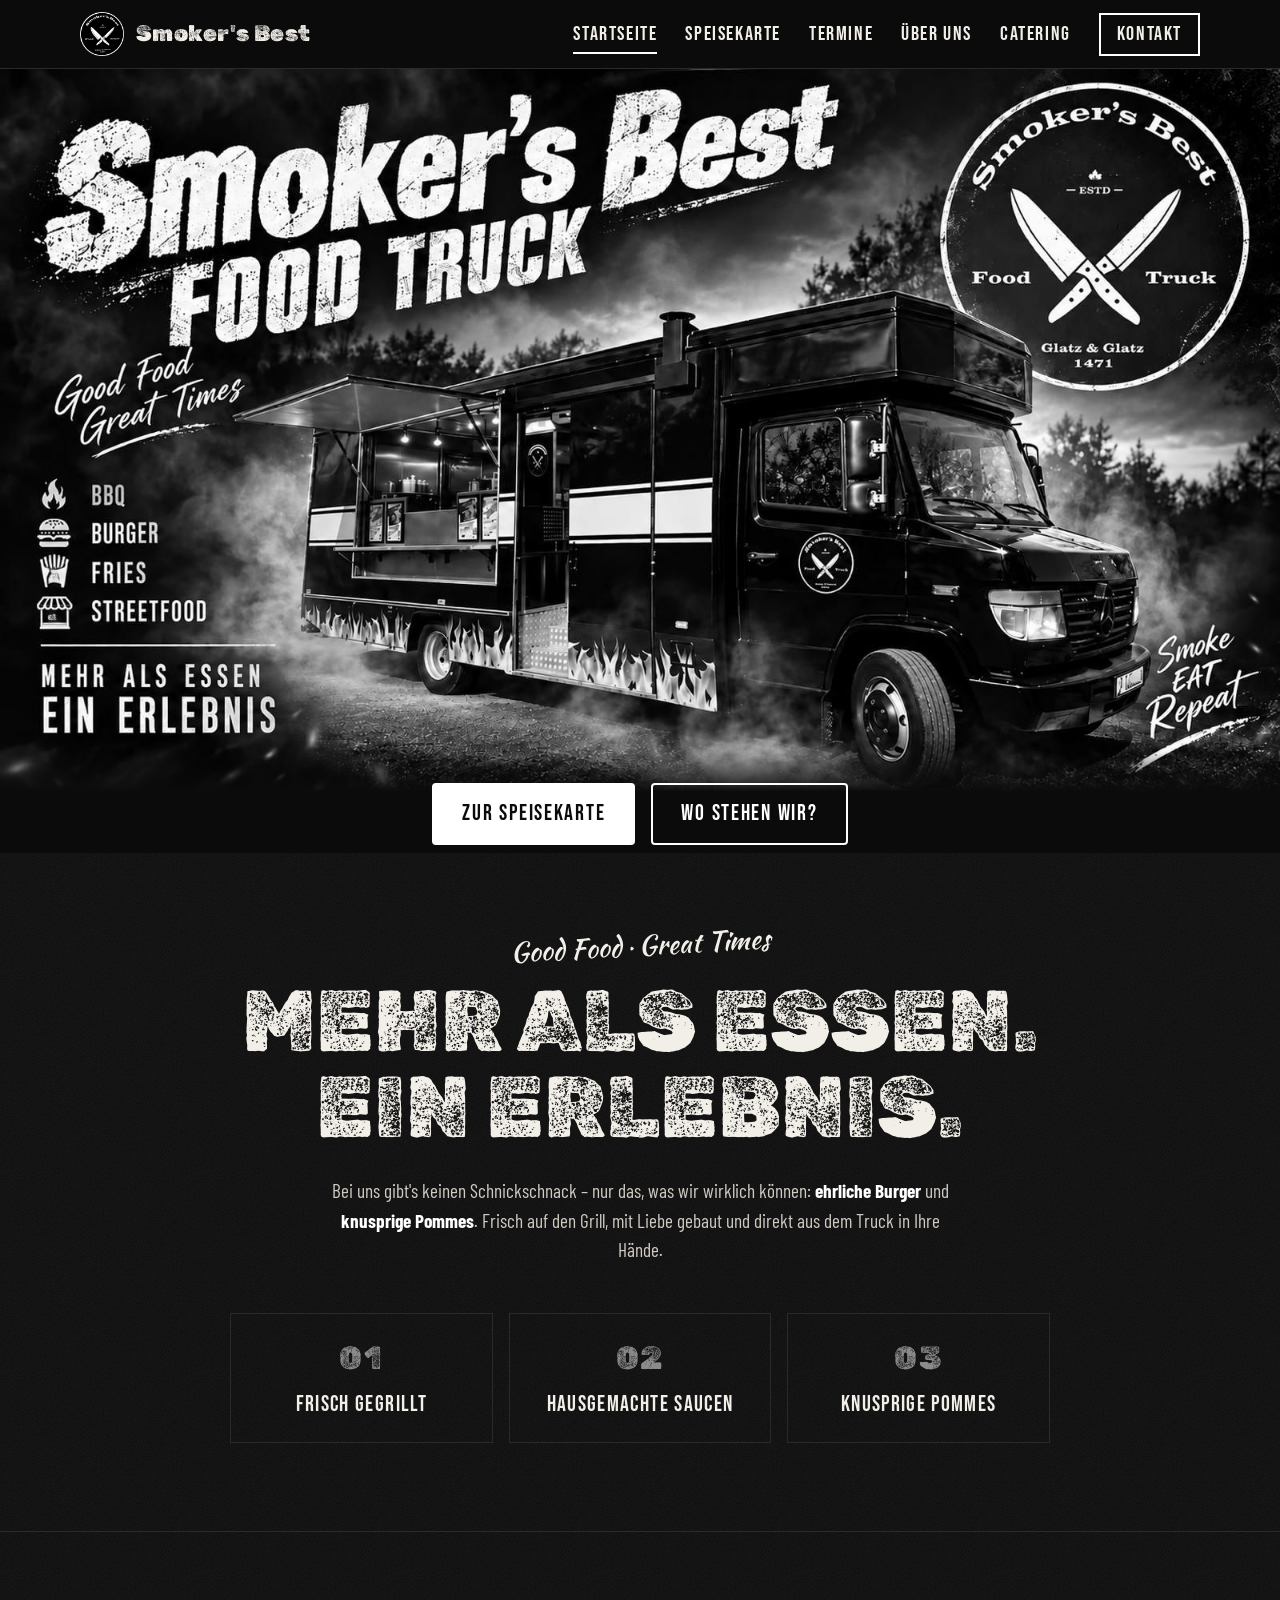
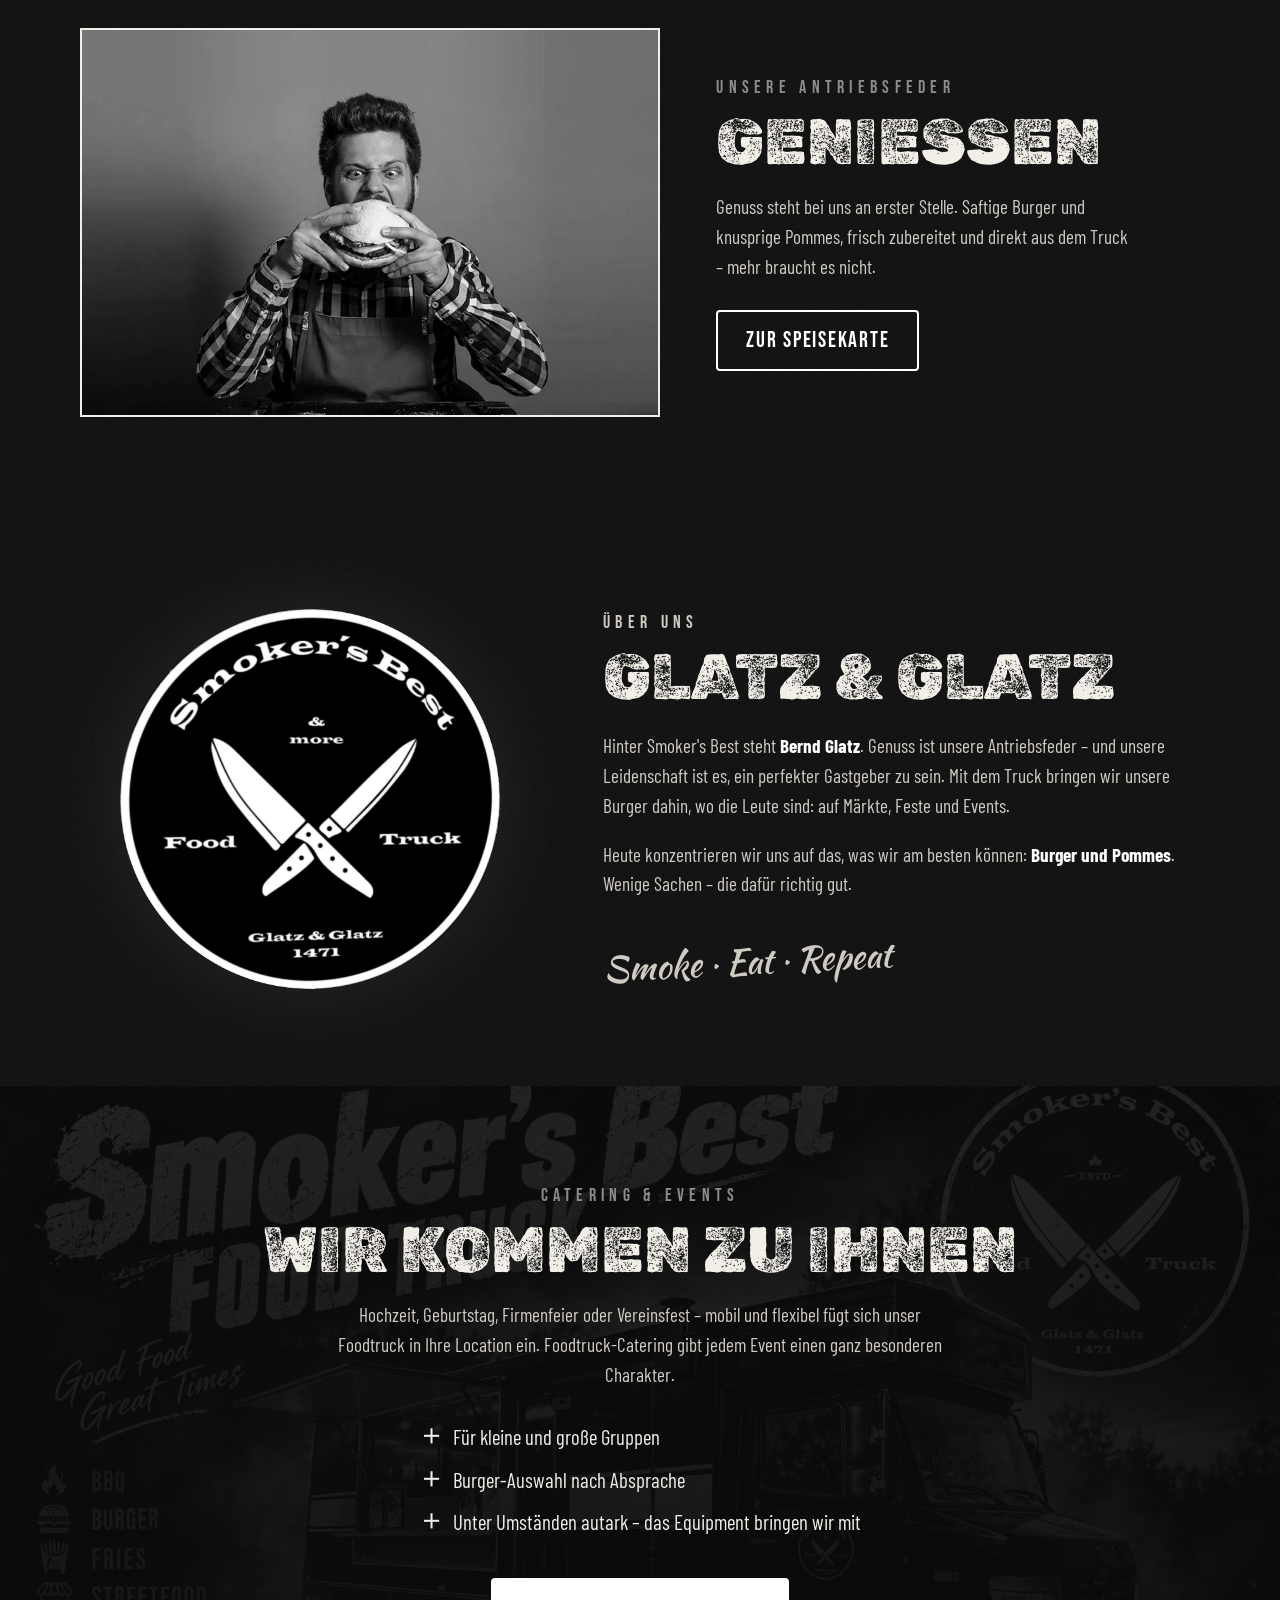
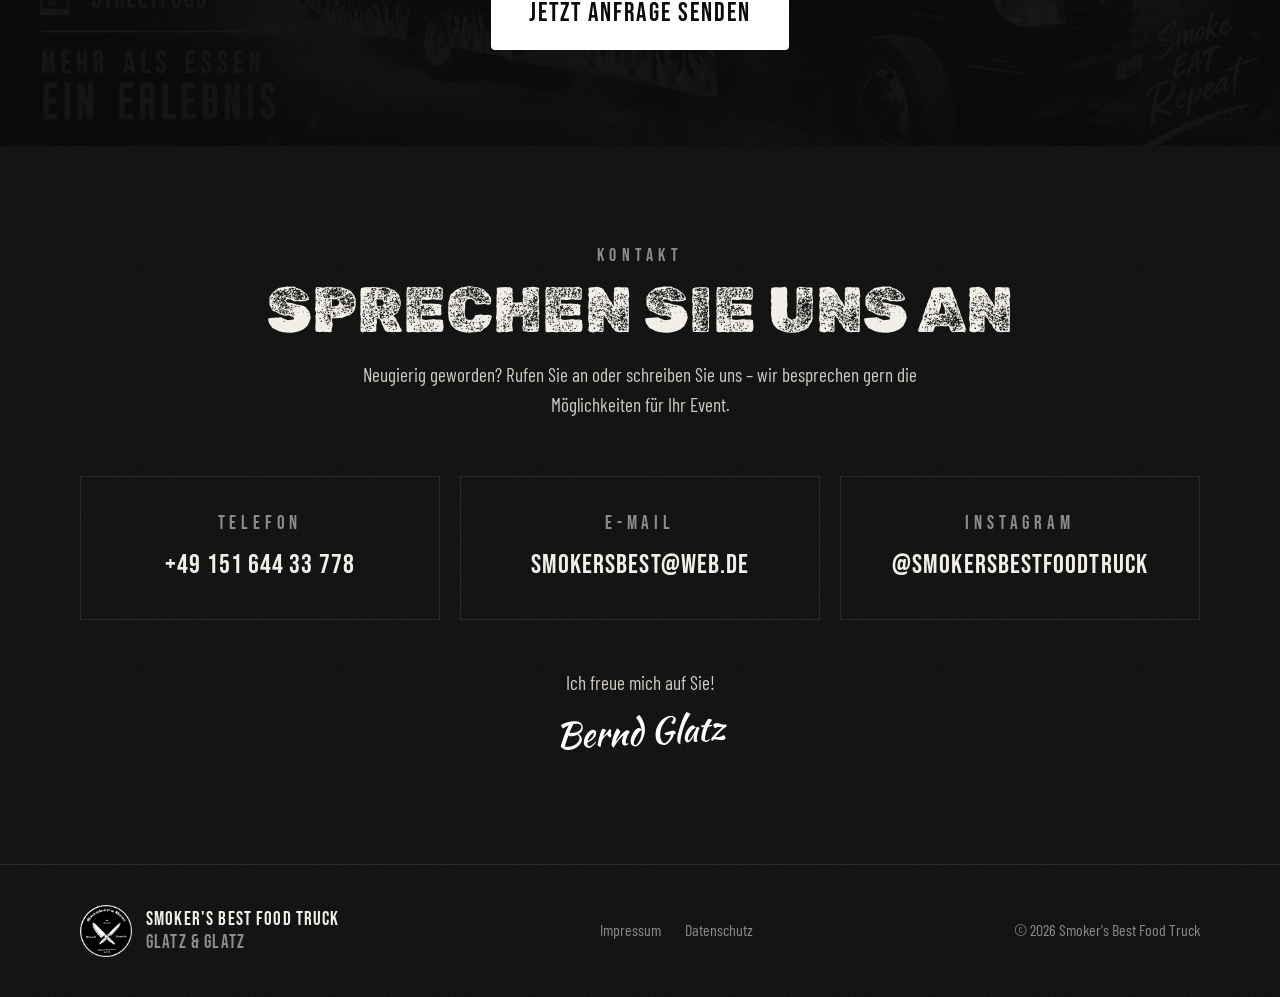
==== commit 2fe7d635: "Neues Logo, Bereich Genießen mit Foto, lokaler Server Logo durch neue Version (mit "& more") ersetzt" ====
--- a/index.html
+++ b/index.html
@@ -72,6 +72,24 @@
           <li><span class="usp-num">02</span><span>Hausgemachte Saucen</span></li>
           <li><span class="usp-num">03</span><span>Knusprige Pommes</span></li>
         </ul>
+      </div>
+    </section>
+
+    <!-- GENIESSEN -->
+    <section class="section enjoy">
+      <div class="container enjoy-grid">
+        <figure class="enjoy-photo">
+          <img src="assets/img/geniessen.jpg" alt="Ein Mann beißt herzhaft in einen großen Burger" width="1073" height="707" loading="lazy">
+        </figure>
+        <div class="enjoy-text">
+          <p class="kicker">Unsere Antriebsfeder</p>
+          <h2 class="section-title">Genießen</h2>
+          <p>
+            Genuss steht bei uns an erster Stelle. Saftige Burger und knusprige Pommes,
+            frisch zubereitet und direkt aus dem Truck – mehr braucht es nicht.
+          </p>
+          <a class="btn btn-outline" href="speisekarte.html">Zur Speisekarte</a>
+        </div>
       </div>
     </section>
 
--- a/css/style.css
+++ b/css/style.css
@@ -211,6 +211,15 @@
 .menu-row .dots { flex: 1; border-bottom: 2px dotted #999; transform: translateY(-6px); min-width: 20px; }
 .menu-row .price { font-family: var(--font-display); font-size: 1.65rem; white-space: nowrap; }
 .menu-note { text-align: center; color: #555; font-size: 1rem; margin: 40px auto 0; max-width: 620px; }
+
+/* ---------- Genießen ---------- */
+.enjoy { border-top: 1px solid var(--ash); }
+.enjoy-grid { display: grid; grid-template-columns: 1.2fr 1fr; gap: 56px; align-items: center; }
+.enjoy-photo { margin: 0; border: 2px solid var(--paper); }
+.enjoy-photo img { width: 100%; aspect-ratio: 3 / 2; object-fit: cover; filter: grayscale(1) contrast(1.05); }
+.enjoy-text { max-width: 420px; }
+.enjoy-text .section-title { margin-bottom: 16px; }
+.enjoy-text p:not(.kicker) { color: #cfcac2; margin: 0 0 28px; }
 
 /* ---------- Über uns ---------- */
 .about-grid { display: grid; grid-template-columns: 1fr 1.3fr; gap: 64px; align-items: center; }
@@ -293,6 +302,8 @@
   .nav-cta { border: 0; border-top: 1px solid var(--ash); }
 
   .about-grid { grid-template-columns: 1fr; gap: 32px; text-align: center; }
+  .enjoy-grid { grid-template-columns: 1fr; gap: 28px; }
+  .enjoy-text { max-width: none; text-align: center; }
   .about-logo img { width: 240px; }
   .contact-grid { grid-template-columns: 1fr; }
   .calendar-consent { padding: 36px 20px; }
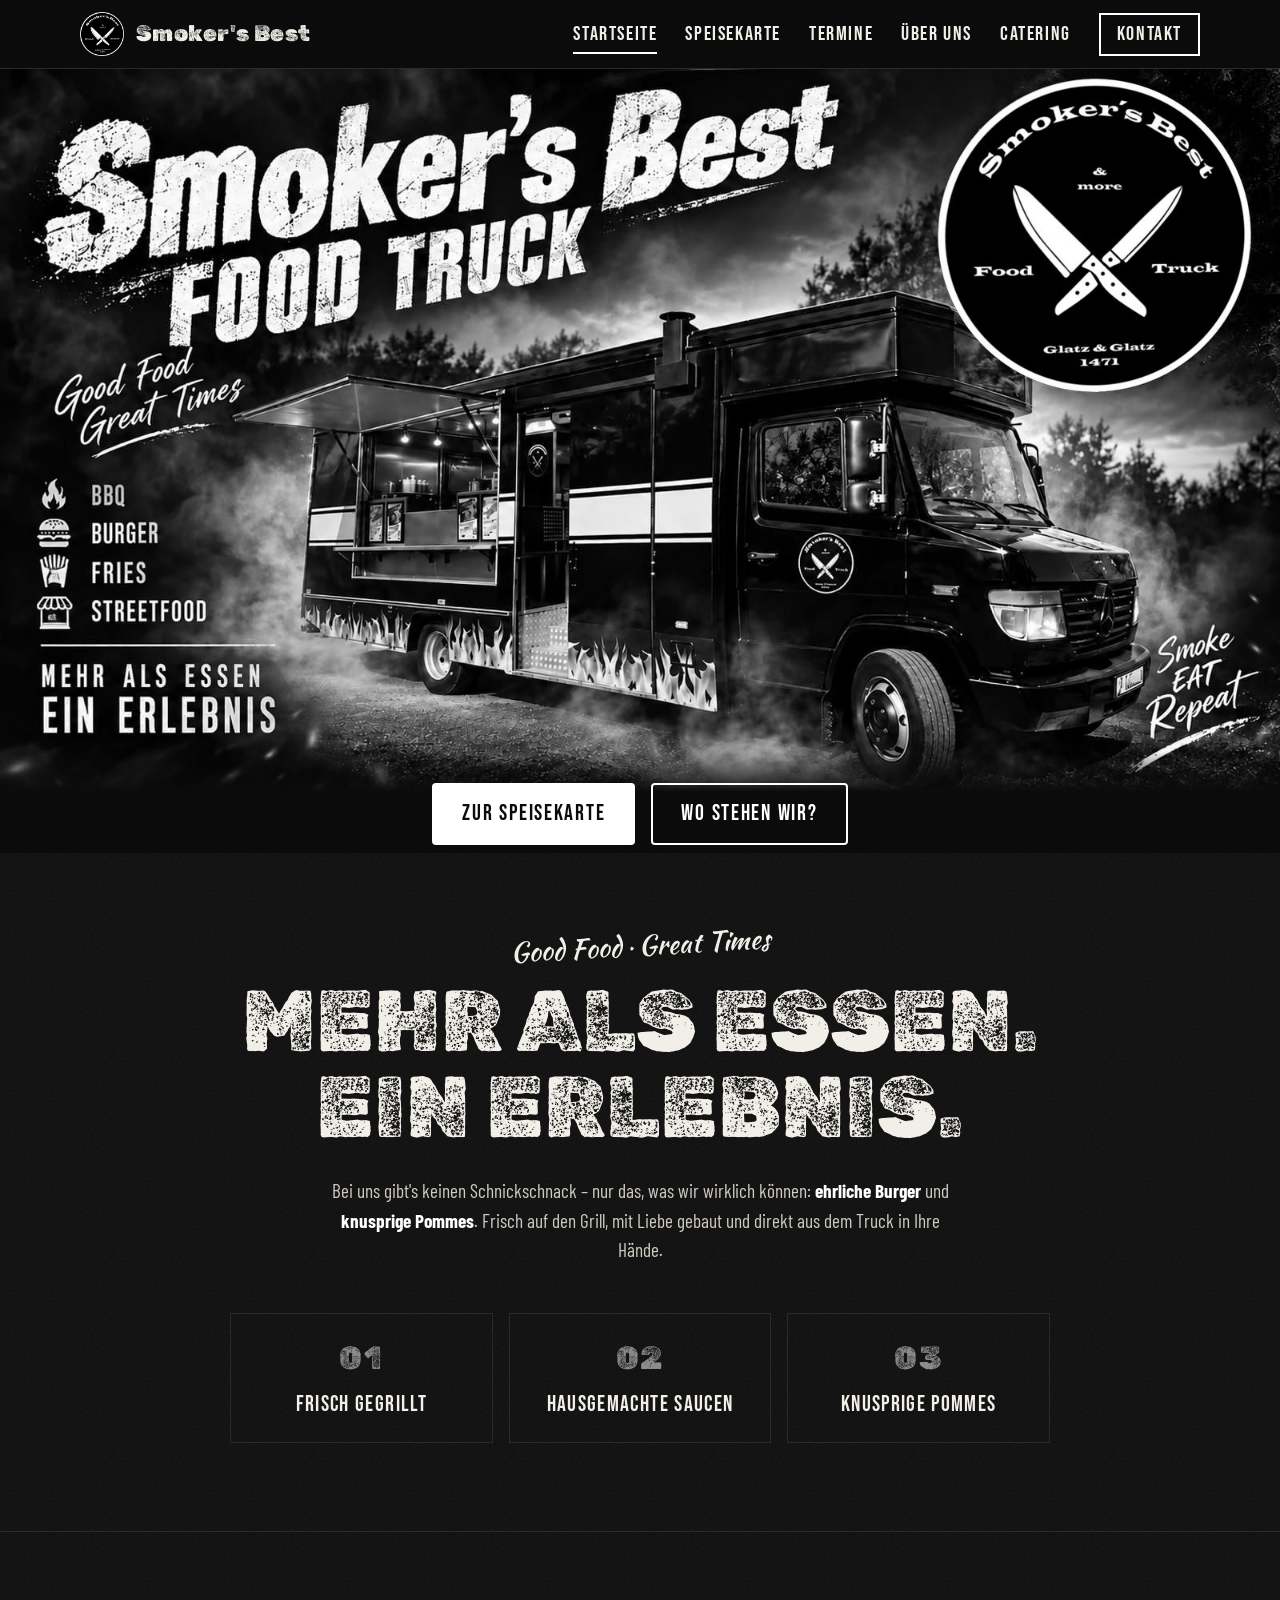
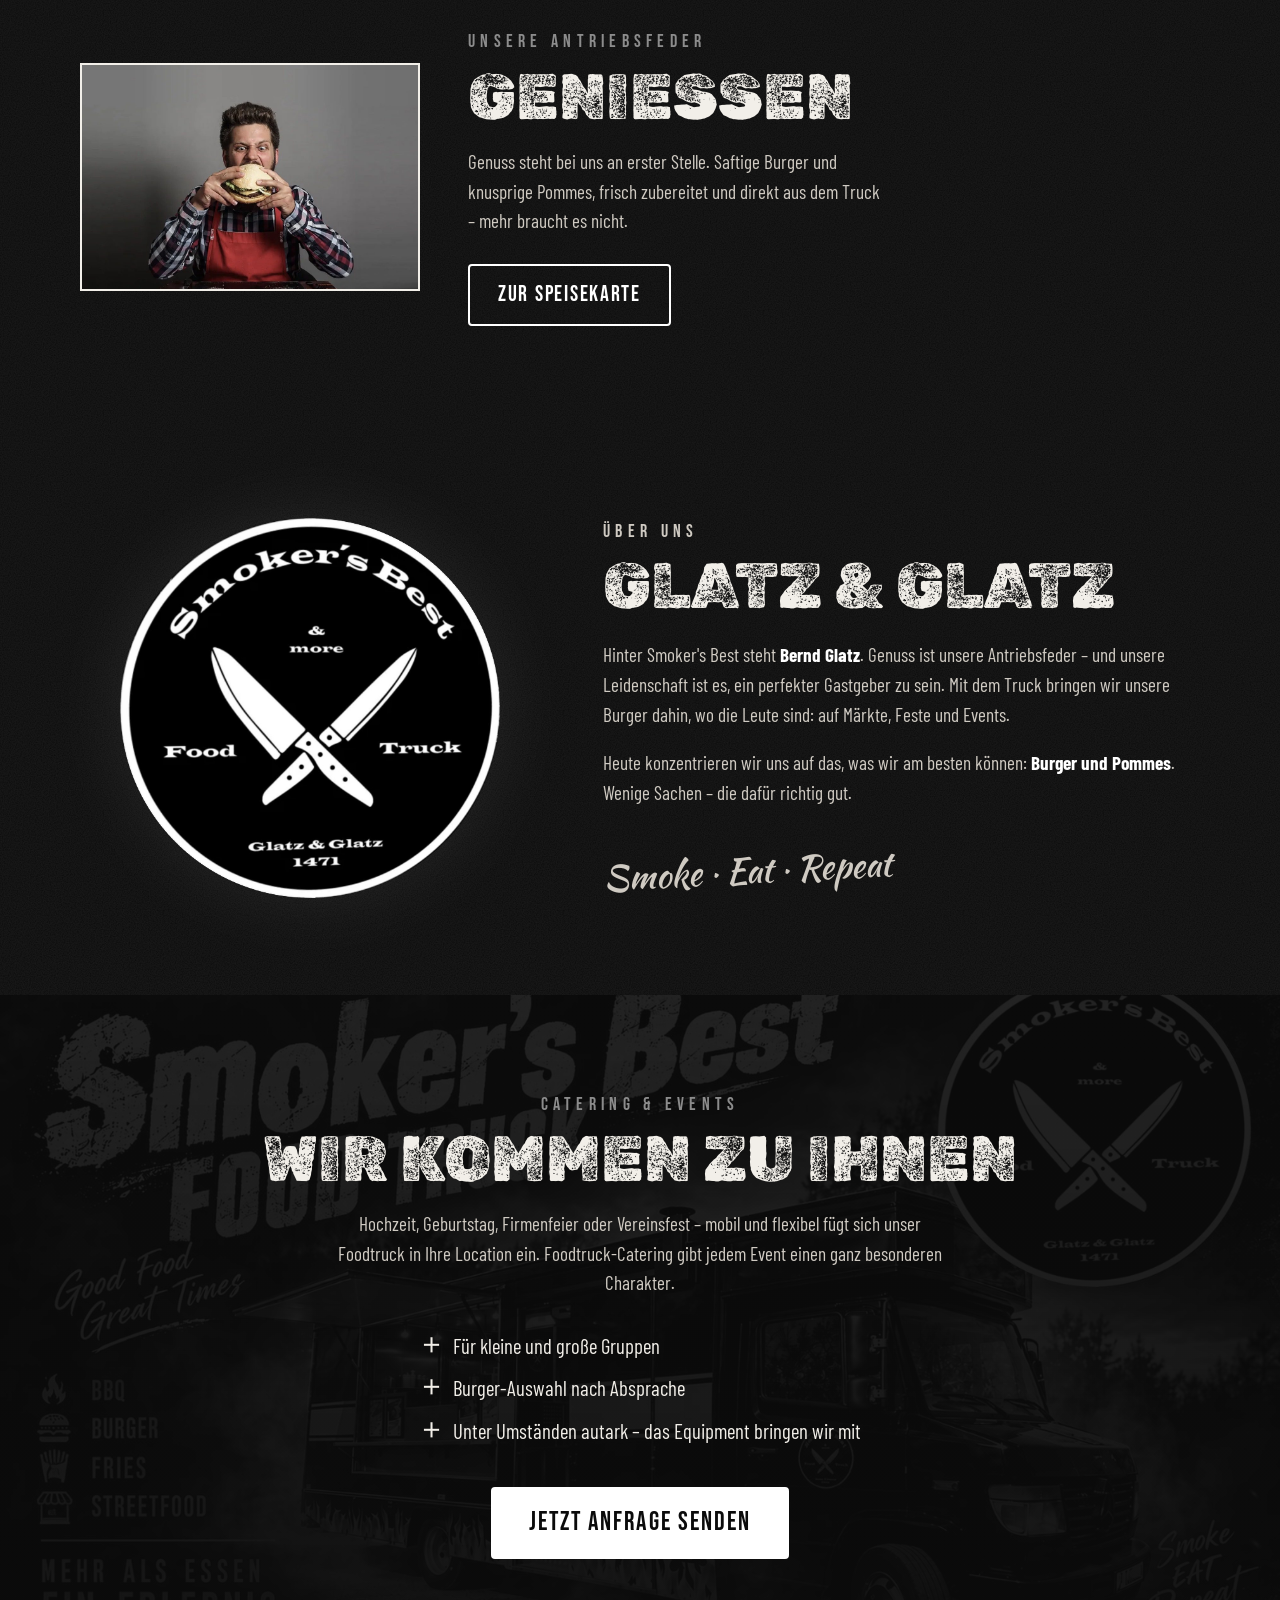
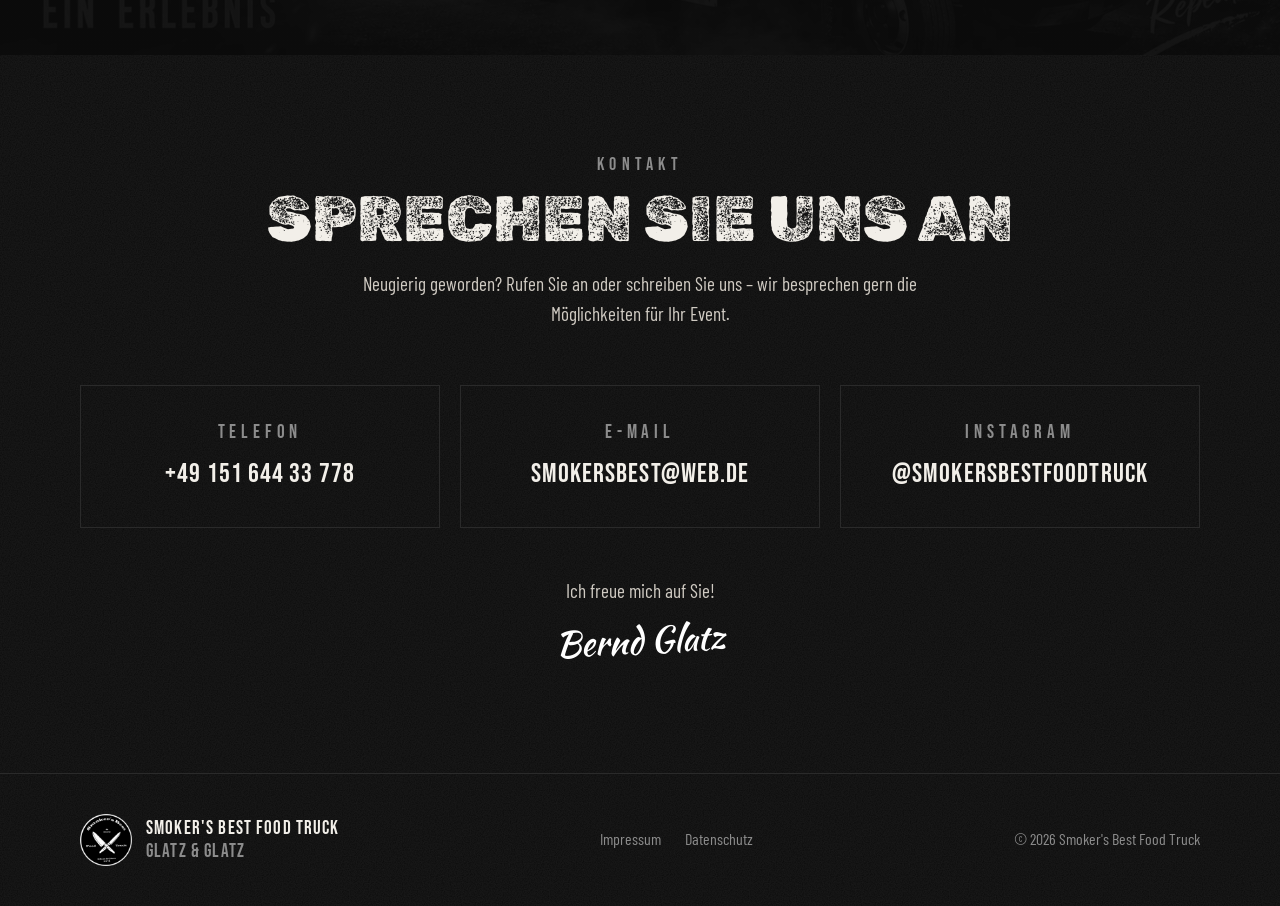
==== commit 0b8bbea7: "Neues Logo auch im Titelbild, Genießen-Foto kleiner und links Altes Logo im Titelbild durch das neue" ====
--- a/index.html
+++ b/index.html
@@ -7,13 +7,13 @@
   <meta name="description" content="Smoker's Best Food Truck: handgemachte Burger und knusprige Pommes. Good Food, Great Times – mehr als Essen, ein Erlebnis. Jetzt auch für Events und Catering buchbar.">
   <meta property="og:title" content="Smoker's Best Food Truck">
   <meta property="og:description" content="Burger &amp; Pommes – Smoke. Eat. Repeat.">
-  <meta property="og:image" content="assets/img/og-image.jpg">
+  <meta property="og:image" content="assets/img/og-image.jpg?v=2">
   <meta property="og:type" content="website">
   <meta name="theme-color" content="#0b0b0b">
   <!-- ENTWURF: vor dem echten Start entfernen, damit Google die Seite findet -->
   <meta name="robots" content="noindex, nofollow">
-  <link rel="icon" type="image/png" href="assets/img/favicon.png">
-  <link rel="apple-touch-icon" href="assets/img/apple-touch-icon.png">
+  <link rel="icon" type="image/png" href="assets/img/favicon.png?v=2">
+  <link rel="apple-touch-icon" href="assets/img/apple-touch-icon.png?v=2">
   <link rel="preload" href="assets/fonts/rubik-dirt-latin-400-normal.woff2" as="font" type="font/woff2" crossorigin>
   <link rel="stylesheet" href="css/style.css">
 </head>
@@ -22,7 +22,7 @@
   <header class="site-header" id="top">
     <div class="container header-inner">
       <a class="brand" href="index.html" aria-label="Smoker's Best – zur Startseite">
-        <img src="assets/img/logo.png" alt="" width="48" height="48">
+        <img src="assets/img/logo.png?v=2" alt="" width="48" height="48">
         <span>Smoker's Best</span>
       </a>
       <button class="nav-toggle" aria-expanded="false" aria-controls="main-nav">
@@ -44,7 +44,7 @@
 
     <!-- HERO -->
     <section class="hero" aria-label="Willkommen">
-      <img class="hero-img" src="assets/img/hero-bw.jpg" width="1600" height="903"
+      <img class="hero-img" src="assets/img/hero-bw.jpg?v=2" width="1600" height="903"
            alt="Der schwarze Smoker's Best Food Truck im Rauch, mit dem Logo und dem Slogan Smoke, Eat, Repeat">
       <div class="hero-overlay">
         <div class="container hero-content">
@@ -97,7 +97,7 @@
     <section class="section about" id="ueber-uns">
       <div class="container about-grid">
         <div class="about-logo">
-          <img src="assets/img/logo.png" alt="Logo von Smoker's Best Food Truck: zwei gekreuzte Messer, Glatz &amp; Glatz" width="400" height="400" loading="lazy">
+          <img src="assets/img/logo.png?v=2" alt="Logo von Smoker's Best Food Truck: zwei gekreuzte Messer, Glatz &amp; Glatz" width="400" height="400" loading="lazy">
         </div>
         <div class="about-text">
           <p class="kicker">Über uns</p>
@@ -165,7 +165,7 @@
   <footer class="site-footer">
     <div class="container footer-inner">
       <div class="footer-brand">
-        <img src="assets/img/logo.png" alt="" width="64" height="64" loading="lazy">
+        <img src="assets/img/logo.png?v=2" alt="" width="64" height="64" loading="lazy">
         <p>Smoker's Best Food Truck<br><span>Glatz &amp; Glatz</span></p>
       </div>
       <nav class="footer-nav" aria-label="Rechtliches">
--- a/css/style.css
+++ b/css/style.css
@@ -214,9 +214,10 @@
 
 /* ---------- Genießen ---------- */
 .enjoy { border-top: 1px solid var(--ash); }
-.enjoy-grid { display: grid; grid-template-columns: 1.2fr 1fr; gap: 56px; align-items: center; }
+/* Foto bewusst klein und links, Text rechts daneben */
+.enjoy-grid { display: grid; grid-template-columns: minmax(0, 340px) minmax(0, 460px); justify-content: start; gap: 48px; align-items: center; }
 .enjoy-photo { margin: 0; border: 2px solid var(--paper); }
-.enjoy-photo img { width: 100%; aspect-ratio: 3 / 2; object-fit: cover; filter: grayscale(1) contrast(1.05); }
+.enjoy-photo img { width: 100%; aspect-ratio: 3 / 2; object-fit: cover; }
 .enjoy-text { max-width: 420px; }
 .enjoy-text .section-title { margin-bottom: 16px; }
 .enjoy-text p:not(.kicker) { color: #cfcac2; margin: 0 0 28px; }
@@ -244,7 +245,7 @@
 
 /* ---------- Catering ---------- */
 .catering {
-  background: linear-gradient(rgba(11,11,11,.9), rgba(11,11,11,.96)), url("../assets/img/hero-bw.jpg") center/cover;
+  background: linear-gradient(rgba(11,11,11,.9), rgba(11,11,11,.96)), url("../assets/img/hero-bw.jpg?v=2") center/cover;
   text-align: center;
 }
 .checklist { list-style: none; padding: 0; margin: 32px auto 40px; display: flex; width: fit-content; flex-direction: column; gap: 10px; text-align: left; }
@@ -302,8 +303,7 @@
   .nav-cta { border: 0; border-top: 1px solid var(--ash); }
 
   .about-grid { grid-template-columns: 1fr; gap: 32px; text-align: center; }
-  .enjoy-grid { grid-template-columns: 1fr; gap: 28px; }
-  .enjoy-text { max-width: none; text-align: center; }
+  .enjoy-grid { grid-template-columns: minmax(0, 260px) minmax(0, 1fr); gap: 28px; }
   .about-logo img { width: 240px; }
   .contact-grid { grid-template-columns: 1fr; }
   .calendar-consent { padding: 36px 20px; }
@@ -317,6 +317,8 @@
   .hero-overlay { margin-top: 0; }
   .hero-actions .btn { flex: 1 1 100%; text-align: center; }
   .usp { grid-template-columns: 1fr; }
+  .enjoy-grid { grid-template-columns: 1fr; gap: 20px; }
+  .enjoy-photo { max-width: 240px; }
   .menu-row .dots { min-width: 12px; }
   .menu-row h4, .menu-row .price { font-size: 1.5rem; }
 }
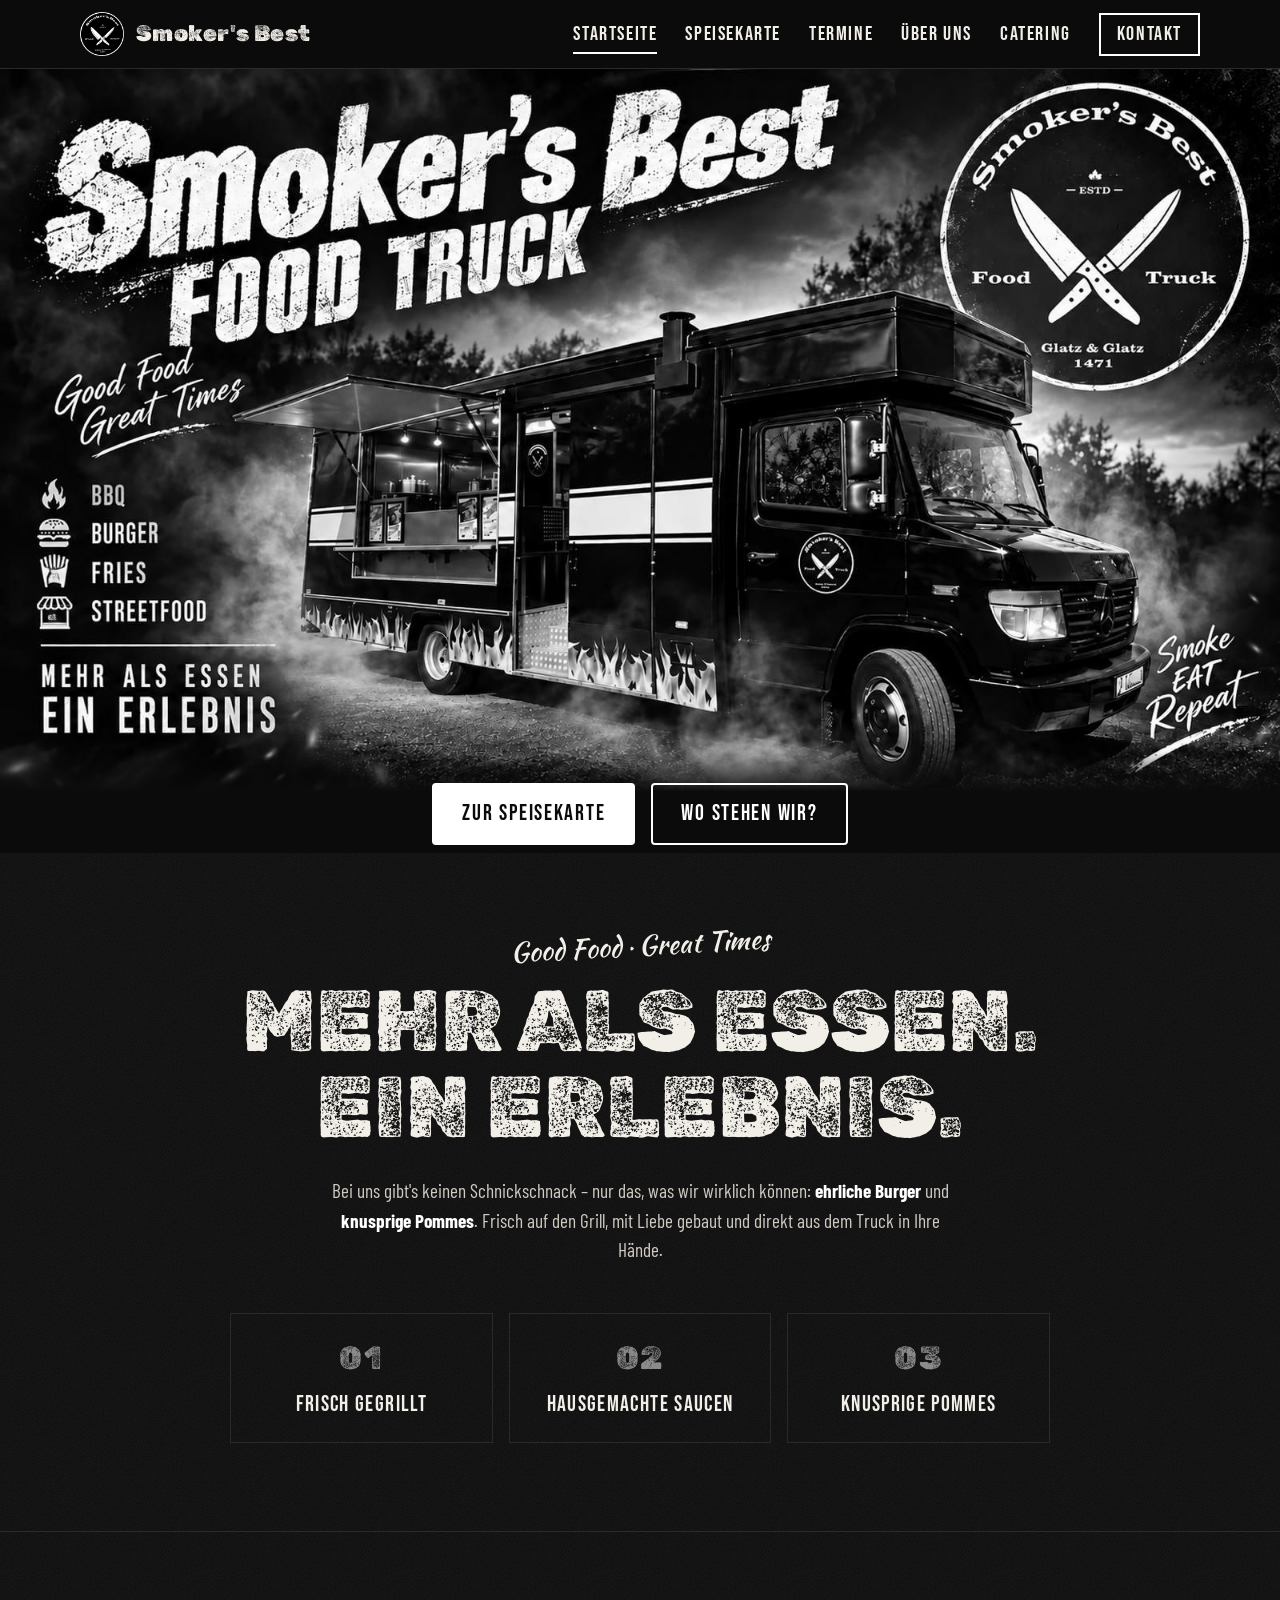
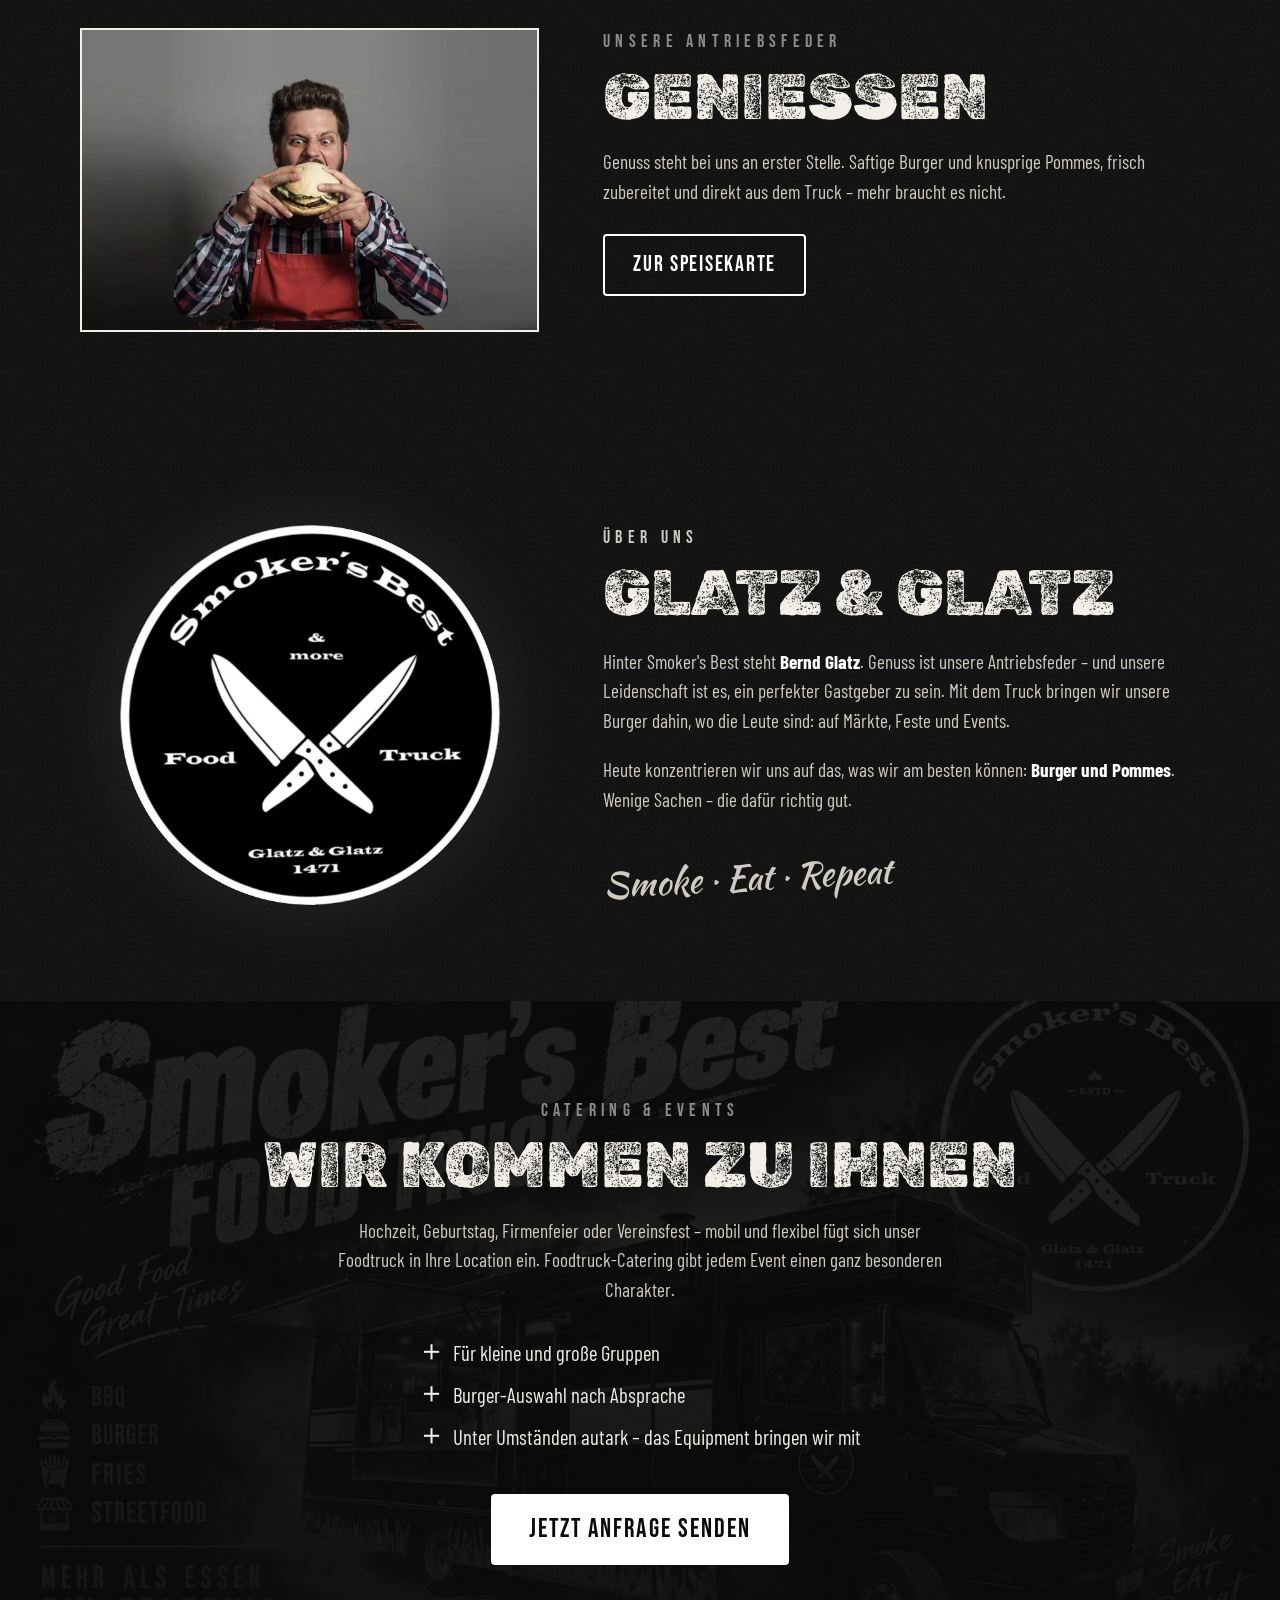
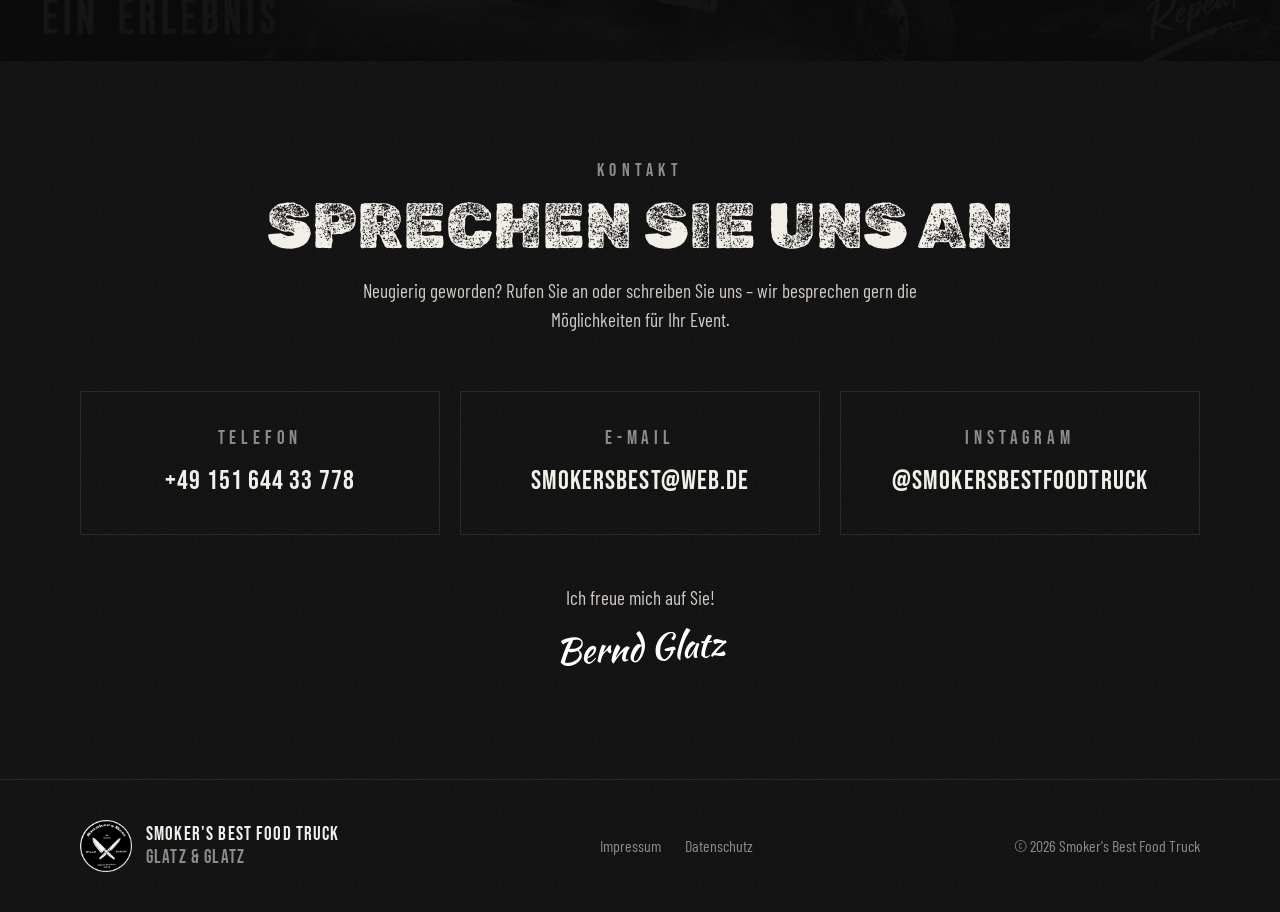
==== commit aeb09e6c: "Versionsnummer an CSS und JavaScript, damit Browser die neue Animation laden Co-Authored-By: Claude " ====
--- a/index.html
+++ b/index.html
@@ -15,7 +15,7 @@
   <link rel="icon" type="image/png" href="assets/img/favicon.png?v=2">
   <link rel="apple-touch-icon" href="assets/img/apple-touch-icon.png?v=2">
   <link rel="preload" href="assets/fonts/rubik-dirt-latin-400-normal.woff2" as="font" type="font/woff2" crossorigin>
-  <link rel="stylesheet" href="css/style.css">
+  <link rel="stylesheet" href="css/style.css?v=3">
 </head>
 <body>
 
@@ -176,6 +176,6 @@
     </div>
   </footer>
 
-  <script src="js/main.js" defer></script>
+  <script src="js/main.js?v=3" defer></script>
 </body>
 </html>
--- a/css/style.css
+++ b/css/style.css
@@ -215,10 +215,11 @@
 /* ---------- Genießen ---------- */
 .enjoy { border-top: 1px solid var(--ash); }
 /* Foto bewusst klein und links, Text rechts daneben */
-.enjoy-grid { display: grid; grid-template-columns: minmax(0, 340px) minmax(0, 460px); justify-content: start; gap: 48px; align-items: center; }
-.enjoy-photo { margin: 0; border: 2px solid var(--paper); }
-.enjoy-photo img { width: 100%; aspect-ratio: 3 / 2; object-fit: cover; }
-.enjoy-text { max-width: 420px; }
+/* gleiche Aufteilung und gleicher Abstand wie bei "Über uns" darunter */
+.enjoy-grid { display: grid; grid-template-columns: 1fr 1.3fr; gap: 64px; align-items: stretch; }
+.enjoy-photo { margin: 0; border: 2px solid var(--paper); min-height: 240px; }
+/* Foto so hoch wie der Textblock daneben */
+.enjoy-photo img { width: 100%; height: 100%; object-fit: cover; }
 .enjoy-text .section-title { margin-bottom: 16px; }
 .enjoy-text p:not(.kicker) { color: #cfcac2; margin: 0 0 28px; }
 
@@ -285,6 +286,11 @@
 .legal p, .legal li { color: #cfcac2; }
 .legal .placeholder { border: 1px dashed var(--smoke); padding: 16px 20px; color: var(--paper); }
 
+/* ---------- Einflieg-Animation beim Scrollen ---------- */
+/* "translate" statt "transform", damit gedrehte Schreibschrift-Zeilen ihre Drehung behalten */
+.js .reveal { opacity: 0; translate: 0 48px; transition: opacity .8s ease, translate .8s cubic-bezier(.2, .7, .2, 1); }
+.js .reveal.is-visible { opacity: 1; translate: 0 0; }
+
 /* ---------- Fokus ---------- */
 :focus-visible { outline: 2px solid var(--white); outline-offset: 3px; }
 
@@ -303,7 +309,6 @@
   .nav-cta { border: 0; border-top: 1px solid var(--ash); }
 
   .about-grid { grid-template-columns: 1fr; gap: 32px; text-align: center; }
-  .enjoy-grid { grid-template-columns: minmax(0, 260px) minmax(0, 1fr); gap: 28px; }
   .about-logo img { width: 240px; }
   .contact-grid { grid-template-columns: 1fr; }
   .calendar-consent { padding: 36px 20px; }
@@ -317,14 +322,15 @@
   .hero-overlay { margin-top: 0; }
   .hero-actions .btn { flex: 1 1 100%; text-align: center; }
   .usp { grid-template-columns: 1fr; }
-  .enjoy-grid { grid-template-columns: 1fr; gap: 20px; }
-  .enjoy-photo { max-width: 240px; }
+  .enjoy-grid { grid-template-columns: 1fr; gap: 24px; }
+  .enjoy-photo img { height: auto; aspect-ratio: 3 / 2; }
   .menu-row .dots { min-width: 12px; }
   .menu-row h4, .menu-row .price { font-size: 1.5rem; }
 }
 
 @media (prefers-reduced-motion: reduce) {
   html { scroll-behavior: auto; }
+  .js .reveal { opacity: 1; translate: 0 0; }
   *, *::before, *::after { transition: none !important; }
 }
 
